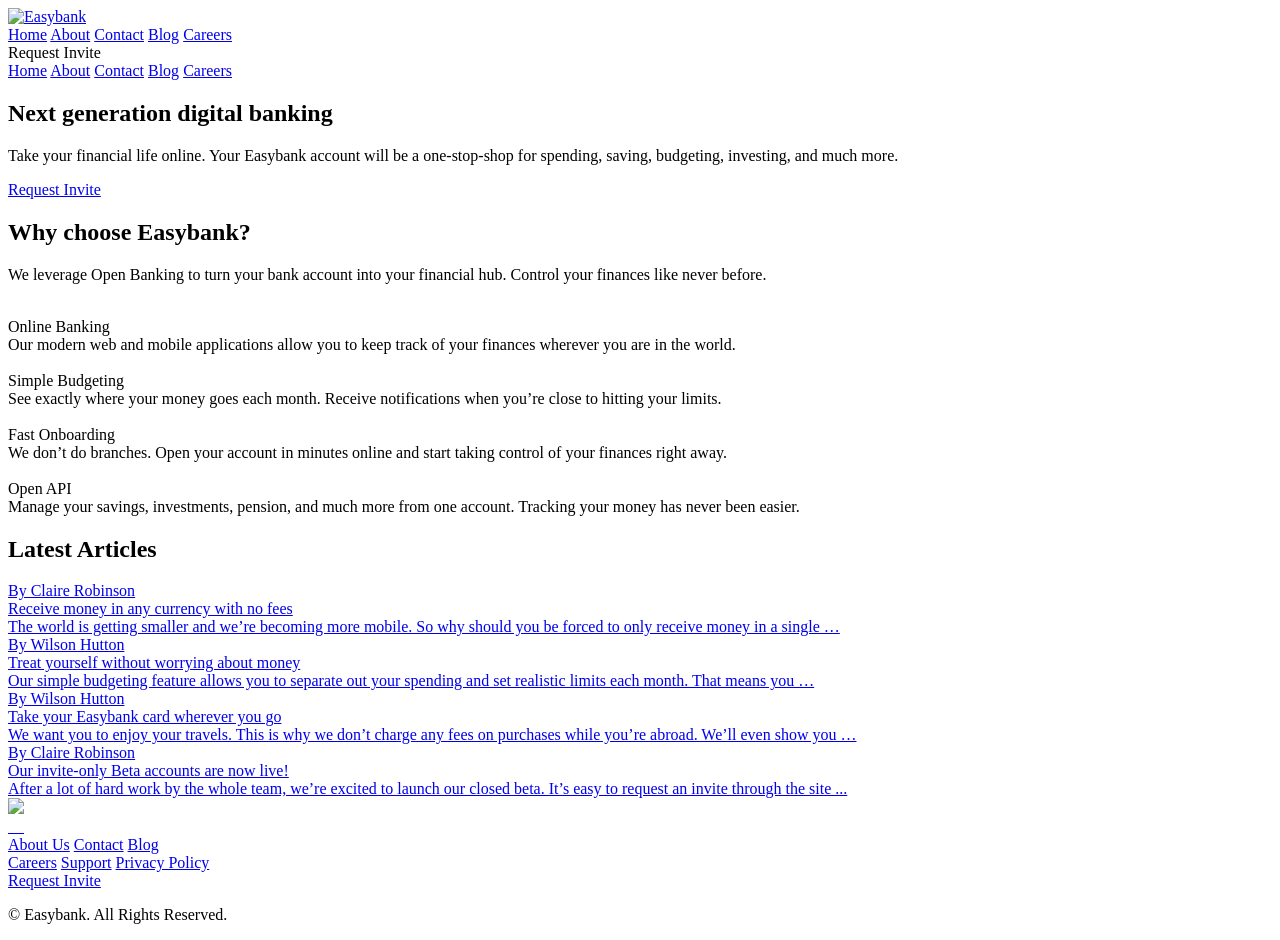
==== easybank_project_code/index.html @ 21e63bee "Add files via upload" ====
<!DOCTYPE html>
<html lang="en">
<head>
  <meta charset="UTF-8">
  <meta name="viewport" content="width=device-width, initial-scale=1.0"> <!-- displays site properly based on user's device -->

  <link rel="icon" type="image/png" sizes="32x32" href="./images/favicon-32x32.png">
  <link rel="preconnect" href="https://fonts.gstatic.com">
  <link href="https://fonts.googleapis.com/css2?family=Public+Sans:wght@300;400&display=swap" rel="stylesheet">
  <link rel="stylesheet" href="/app/scss/style.css">
  
  <title>Frontend Mentor | Easybank landing page</title>
</head>
<body>
  <header class="header">
    <div class="overlay"></div>
    <nav class=" container container--pall flex flex-jc-sb flex-ai-c ">
      <a href="/" class="header__logo">
        <img src="/images/logo.svg" alt="Easybank">
      </a>

      <a id="btnHamburger" href="#" class="header__toggle hide-for-desktop">
      <span></span>
      <span></span>
      <span></span>  
    </a>
    <div class="header__links hide-for-mobile">
      <a href="#">Home</a>
      <a href="#">About</a>
      <a href="#">Contact</a>
      <a href="#">Blog</a>
      <a href="#">Careers</a>
    </div>
    <a class=" button hide-for-mobile">Request Invite</a>
    </nav>

<div class="header__menu">
  <a href="#">Home</a>
  <a href="#">About</a>
  <a href="#">Contact</a>
  <a href="#">Blog</a>
  <a href="#">Careers</a>
</div>
  </header>

 <section class="hero">
   <div class="container">
    <div class="hero__image">

    </div>
    <div class="hero__text container--pall">
     <h1> Next generation digital banking</h1>
     <p>
       Take your financial life online. Your Easybank account will be a one-stop-shop 
   for spending, saving, budgeting, investing, and much more.
     </p>
     <a href="#" class="button button--lb">Request Invite</a>
    </div>
   </div>
 
 </section>
 <section class="feature">
   <div class="feature__content container container--pall">
    <div class="feature__intro">
      <h2>Why choose Easybank?</h2>
      <p>We leverage Open Banking to turn your bank account into your financial hub. Control 
       your finances like never before.
     </p>
     </div>
  <div class="feature__grid">
    <div class="feature__item">
      <div class="feature__icon">
        <img src="/images/icon-online.svg" alt="">
      </div>
      <div class="feature__title">
        Online Banking
      </div>
      <div class="feature__description"></div>
      Our modern web and mobile applications allow you to keep track of your finances 
      wherever you are in the world.
    </div>
    <div class="feature__item">
      <div class="feature__icon">
        <img src="/images/icon-budgeting.svg" alt="">
      </div>
      <div class="feature__title">
        
    Simple Budgeting
      </div>
      <div class="feature__description"></div>
     
    See exactly where your money goes each month. Receive notifications when you’re 
    close to hitting your limits.
    </div>
    <div class="feature__item">
      <div class="feature__icon">
        <img src="/images/icon-onboarding.svg" alt="">
      </div>
      <div class="feature__title">
        Fast Onboarding
      </div>
      <div class="feature__description"></div>
        
    We don’t do branches. Open your account in minutes online and start taking control 
    of your finances right away.
    </div>
    <div class="feature__item">
      <div class="feature__icon">
        <img src="/images/icon-api.svg" alt="">
      </div>
      <div class="feature__title">
       
    Open API
      </div>
      <div class="feature__description"></div>
      
    Manage your savings, investments, pension, and much more from one account. Tracking 
    your money has never been easier.
  
    </div>
    </div>

   </div>
   

 </section>


<section class="articles">

 <div class="article__content container container--pall">
   <h2>Latest Articles</h2>

   <div class="article__grid">

     <a href="#" class="article__item">
       <div class="article__image" style="background-image: url(/images/image-currency.jpg) ;"></div>
       <div class="article__text">
         <div class="article__author">
          By Claire Robinson 
         </div>
        <div class="article__title"> 
            Receive money in any currency with no fees
        </div>
        <div class="article__description">
        The world is getting smaller and we’re becoming more mobile. So why should you be 
        forced to only receive money in a single …
        </div>
          
       </div>
     </a>
     <a href="#" class="article__item">
      <div class="article__image" style="background-image: url(/images/image-restaurant.jpg) ;"></div>
      <div class="article__text">
        <div class="article__author">
         
       By Wilson Hutton 
        </div>
       <div class="article__title"> 
           
        Treat yourself without worrying about money
       </div>
       <div class="article__description">
     
        Our simple budgeting feature allows you to separate out your spending and set 
        realistic limits each month. That means you …
       </div>
         
      </div>
    </a><a href="#" class="article__item">
      <div class="article__image" style="background-image: url(/images/image-plane.jpg) ;"></div>
      <div class="article__text">
        <div class="article__author">
          By Wilson Hutton
        </div>
       <div class="article__title"> 
        Take your Easybank card wherever you go
       </div>
       <div class="article__description">
        
        We want you to enjoy your travels. This is why we don’t charge any fees on purchases 
        while you’re abroad. We’ll even show you …
      
       </div>
         
      </div>
    </a>
    <a href="#" class="article__item">
      <div class="article__image" style="background-image: url(/images/image-confetti.jpg) ;"></div>
      <div class="article__text">
        <div class="article__author">
          By Claire Robinson
        </div>
       <div class="article__title"> 
           
  Our invite-only Beta accounts are now live!
       </div>
       <div class="article__description">
       
  After a lot of hard work by the whole team, we’re excited to launch our closed beta. 
  It’s easy to request an invite through the site ...
       </div>
         
      </div>
    </a>
   </div>
 </div>


</section>

<footer class="footerbg">
  <div class="footer container container--pt">
    <div class="footer__left">
      <div class="footer__logo">
        <a href="#">
          <img src="/images/logo dark.svg">
        </a>
      </div>
      <div class="footer__socials">
        <a href="#">
          <img src="/images/icon-facebook.svg" alt="">
        </a>
        <a href="#">
          <img src="/images/icon-youtube.svg" alt="">
        </a>
        <a href="#">
          <img src="/images/icon-twitter.svg" alt="">
        </a>
        <a href="#">
          <img src="/images/icon-pinterest.svg" alt="">
        </a>
        <a href="#">
          <img src="/images/icon-instagram.svg" alt="">
        </a>
      </div>
    </div>
  
    <div class="footer__mid">
      <a href="#">About Us</a>
      <a href="#">Contact</a>
      <a href="#">Blog</a>
    </div>
  
    <div class="footer__mid">
      <a href="#">Careers</a>
      <a href="#">Support</a>
      <a href="#">Privacy Policy</a>
    </div>
    
  
    <div class="footer__right">
      <a href="#" class="button">Request Invite</a>
      <p>© Easybank. All Rights Reserved.</p>
    </div>
  </div>
</footer>

  <script src="/app/js/script.js"></script>
</body>
</html>
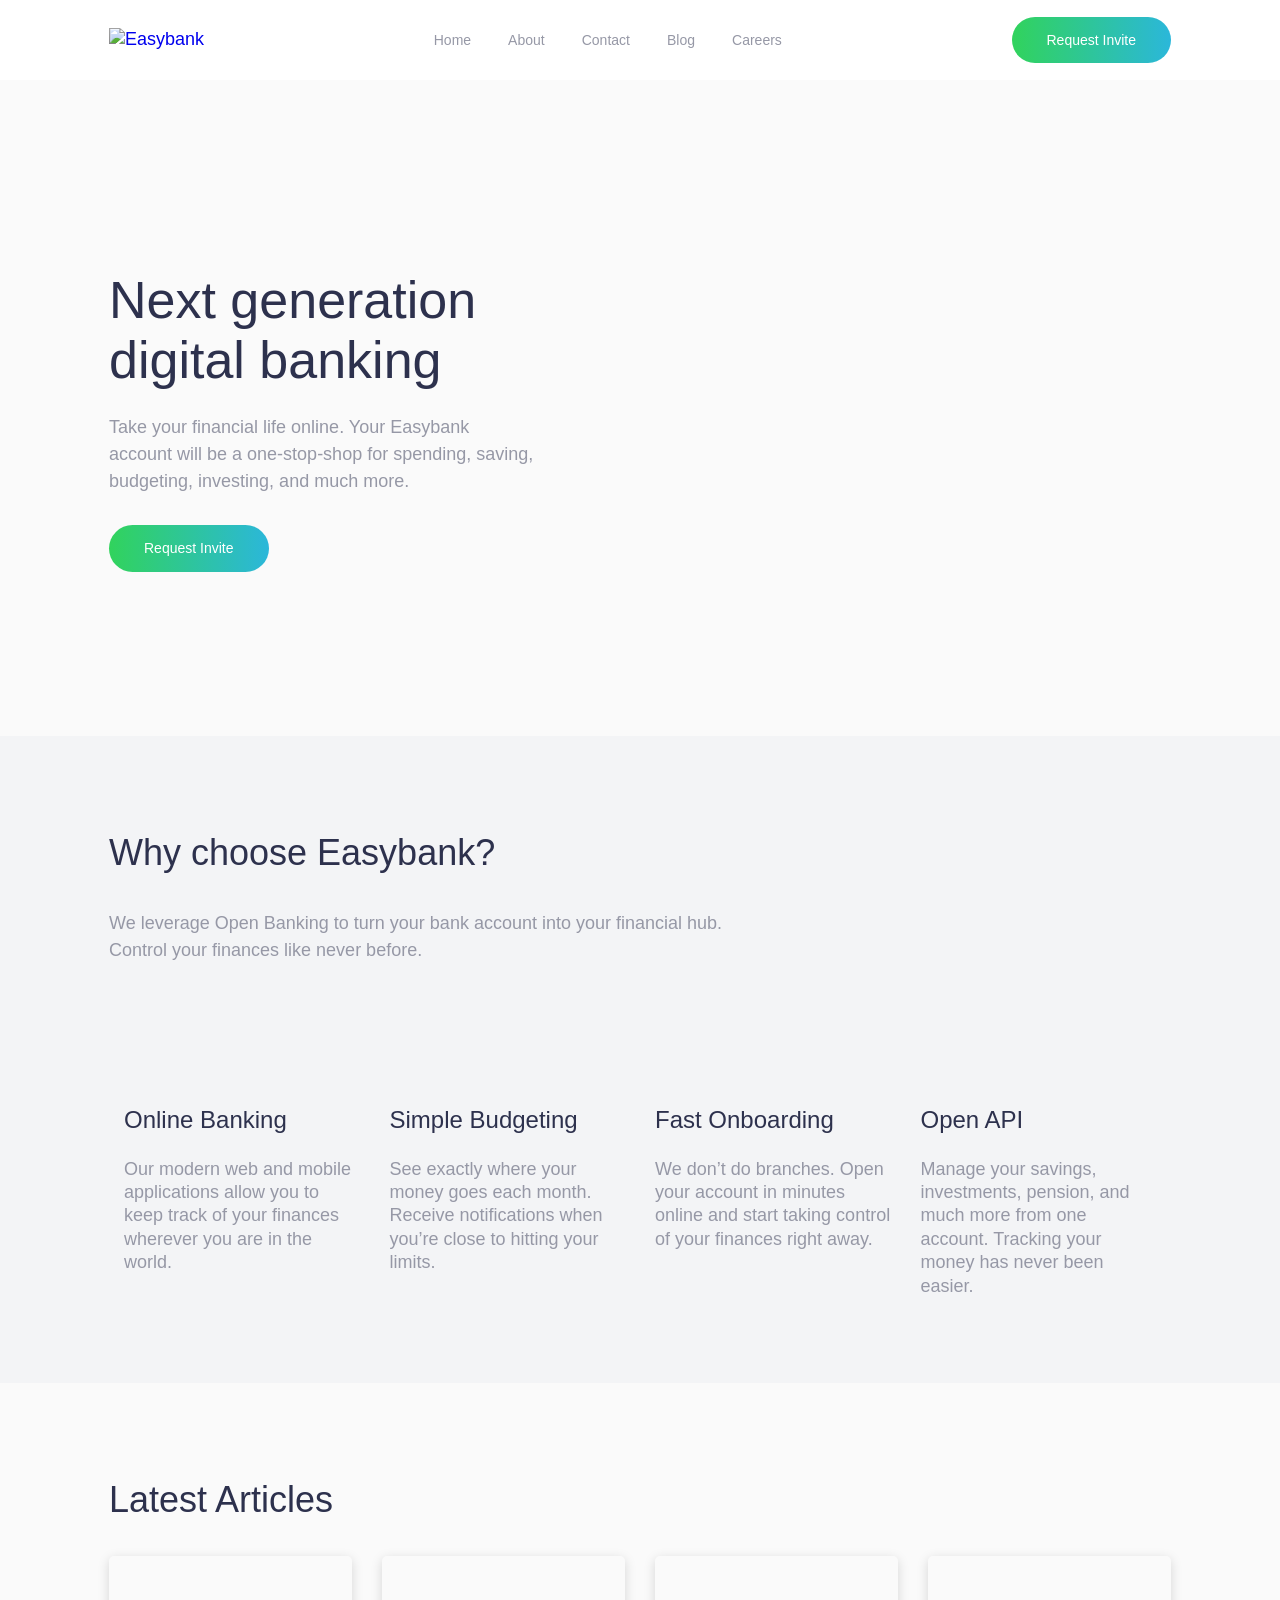
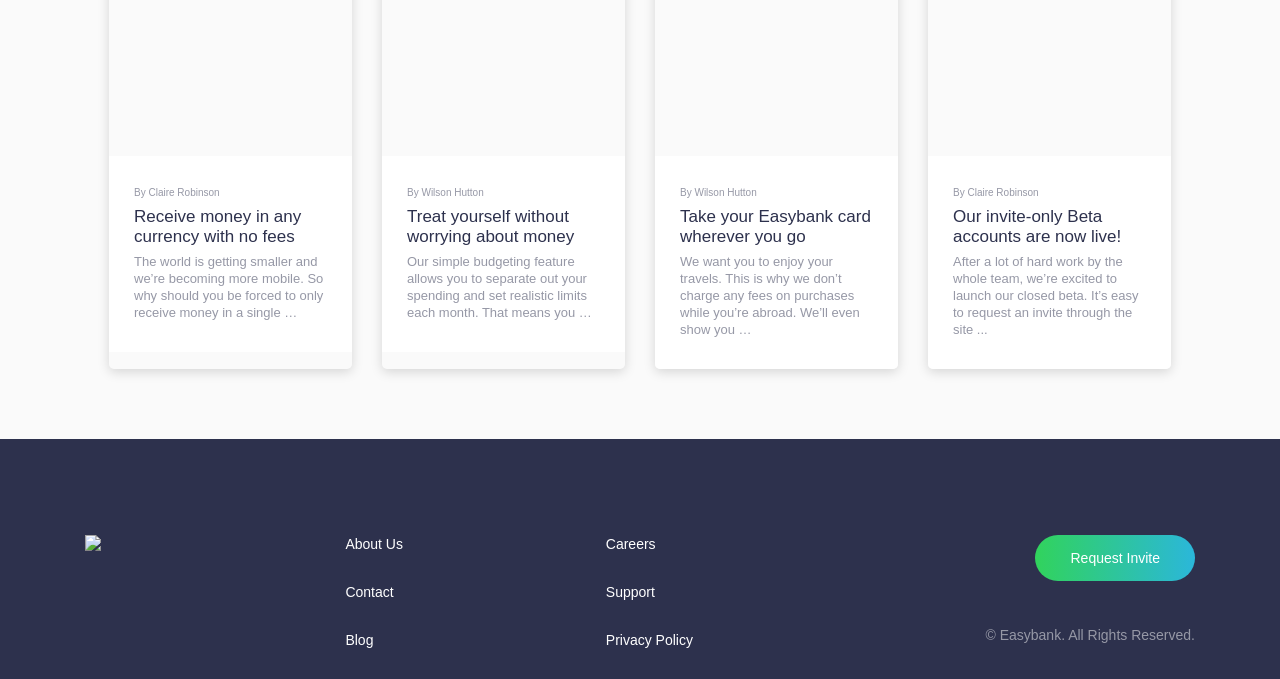
==== commit 1efd7099: "Update index.html" ====
--- a/easybank_project_code/index.html
+++ b/easybank_project_code/index.html
@@ -7,7 +7,7 @@
   <link rel="icon" type="image/png" sizes="32x32" href="./images/favicon-32x32.png">
   <link rel="preconnect" href="https://fonts.gstatic.com">
   <link href="https://fonts.googleapis.com/css2?family=Public+Sans:wght@300;400&display=swap" rel="stylesheet">
-  <link rel="stylesheet" href="/app/scss/style.css">
+  <link rel="stylesheet" href="app/scss/style.css">
   
   <title>Frontend Mentor | Easybank landing page</title>
 </head>
@@ -256,6 +256,6 @@
   </div>
 </footer>
 
-  <script src="/app/js/script.js"></script>
+  <script src="app/js/script.js"></script>
 </body>
-</html>+</html>
--- a/easybank_project_code/app/scss/style.css
+++ b/easybank_project_code/app/scss/style.css
@@ -0,0 +1,680 @@
+html {
+  font-size: 100%;
+  -webkit-box-sizing: border-box;
+          box-sizing: border-box;
+}
+
+*,
+*::before,
+*::after {
+  -webkit-box-sizing: inherit;
+          box-sizing: inherit;
+}
+
+body {
+  overflow-x: hidden;
+  font-family: "Public Sans", sans-serif;
+  margin: 0;
+  padding: 0;
+  line-height: 1.3;
+  font-size: 1.125rem;
+  color: #9698a6;
+  font-weight: 300;
+}
+
+@media (min-width: 64em) {
+  body {
+    font-size: 1.125rem;
+  }
+}
+
+body.noscroll {
+  overflow: hidden;
+}
+
+h1,
+h2,
+h3 {
+  margin-top: 0px;
+  font-weight: 300;
+  font-size: 2.2125rem;
+  line-height: 1.15;
+  color: #2d314d;
+}
+
+h1 {
+  margin-bottom: 1.5rem;
+}
+
+@media (min-width: 64em) {
+  h1 {
+    font-size: 3.25rem;
+  }
+}
+
+h2 {
+  font-size: 1.875rem;
+  margin-bottom: 1.5625rem;
+}
+
+@media (min-width: 64em) {
+  h2 {
+    font-size: 2.25rem;
+    margin-bottom: 2.25rem;
+  }
+}
+
+p {
+  margin-bottom: 1.875rem;
+  font-weight: 300;
+  font-size: 0.875rem;
+  line-height: 1.5;
+}
+
+@media (min-width: 64em) {
+  p {
+    font-size: 1.125rem;
+  }
+}
+
+a,
+a:visited,
+a:hover {
+  text-decoration: none;
+}
+
+.container {
+  max-width: 69.375rem;
+  margin: 0 auto;
+}
+
+.container--pall {
+  padding-top: 4.375rem;
+  padding-bottom: 4.375rem;
+  padding-right: 1.5rem;
+  padding-left: 1.5rem;
+}
+
+@media (min-width: 64em) {
+  .container--pall {
+    padding-top: 6rem;
+  }
+}
+
+.container--py {
+  padding-top: 4.375rem;
+  padding-bottom: 4.375rem;
+}
+
+.container--px {
+  padding-right: 1.5rem;
+  padding-left: 1.5rem;
+}
+
+.container--pt {
+  padding-top: 4.375rem;
+}
+
+@media (min-width: 64em) {
+  .container--pt {
+    padding-top: 6rem;
+  }
+}
+
+.container--pr {
+  padding-right: 1.5rem;
+}
+
+.container--pb {
+  padding-bottom: 4.375rem;
+}
+
+@media (min-width: 64em) {
+  .container--pb {
+    padding-bottom: 6rem;
+  }
+}
+
+.container--pl {
+  padding-left: 1.5rem;
+}
+
+.flex {
+  display: -webkit-box;
+  display: -ms-flexbox;
+  display: flex;
+}
+
+.flex-jc-sb {
+  -webkit-box-pack: justify;
+      -ms-flex-pack: justify;
+          justify-content: space-between;
+}
+
+.flex-jc-c {
+  -webkit-box-pack: center;
+      -ms-flex-pack: center;
+          justify-content: center;
+}
+
+.flex-ai-c {
+  -webkit-box-align: center;
+      -ms-flex-align: center;
+          align-items: center;
+}
+
+@media (max-width: 63.9375em) {
+  .hide-for-mobile {
+    display: none;
+  }
+}
+
+@media (min-width: 64em) {
+  .hide-for-desktop {
+    display: none;
+  }
+}
+
+button,
+.button {
+  padding: 0.875rem 2.1875rem;
+  border-radius: 50px;
+  cursor: pointer;
+  border: none;
+  color: white;
+  font-weight: 400;
+  font-size: 0.875rem;
+  background: -webkit-gradient(linear, left top, right top, from(#31d35c), to(#2bb7da));
+  background: linear-gradient(to right, #31d35c, #2bb7da);
+  color: white;
+  -webkit-transition: opacity 300ms ease-in-out;
+  transition: opacity 300ms ease-in-out;
+}
+
+button:hover,
+.button:hover {
+  opacity: 0.85;
+}
+
+button--lb,
+.button--lb {
+  display: inline-block;
+}
+
+.header.open .overlay {
+  opacity: 1;
+  visibility: visible;
+  -webkit-transition: opacity 300ms ease-in-out;
+  transition: opacity 300ms ease-in-out;
+  z-index: 1;
+}
+
+.header.open .header__menu {
+  opacity: 1;
+  visibility: visible;
+  -webkit-transition: opacity 300ms ease-in-out;
+  transition: opacity 300ms ease-in-out;
+  z-index: 1;
+}
+
+.header.open .header__toggle span:first-child {
+  -webkit-transform: rotate(45deg);
+          transform: rotate(45deg);
+}
+
+.header.open .header__toggle span:nth-child(2) {
+  opacity: 0;
+}
+
+.header.open .header__toggle span:last-child {
+  -webkit-transform: rotate(-45deg);
+          transform: rotate(-45deg);
+}
+
+.header .overlay {
+  position: fixed;
+  top: 0;
+  bottom: 0;
+  right: 0;
+  left: 0;
+  opacity: 0;
+  visibility: hidden;
+  -webkit-transition: opacity 300ms ease-in-out;
+  transition: opacity 300ms ease-in-out;
+  background-image: -webkit-gradient(linear, left top, left bottom, from(#2d314d), to(transparent));
+  background-image: linear-gradient(#2d314d, transparent);
+}
+
+.header nav {
+  padding-top: 1.065rem;
+  padding-bottom: 1.065rem;
+  background-color: white;
+  position: relative;
+  z-index: 2;
+}
+
+.header__logo img {
+  width: 8.8125rem;
+  height: 1.375rem;
+}
+
+.header__toggle span {
+  display: block;
+  width: 26px;
+  height: 2px;
+  background-color: #2d314d;
+  -webkit-transform-origin: 3px 1px;
+          transform-origin: 3px 1px;
+  -webkit-transition: all 300ms ease-in-out;
+  transition: all 300ms ease-in-out;
+}
+
+.header__toggle span:not(:last-child) {
+  margin-bottom: 5px;
+}
+
+.header__menu {
+  background: white;
+  margin-top: 1.5rem;
+  padding: 1.625rem;
+  border-radius: 5px;
+  position: absolute;
+  width: 90%;
+  left: 50%;
+  -webkit-transform: translateX(-50%);
+          transform: translateX(-50%);
+  opacity: 0;
+  visibility: hidden;
+  -webkit-transition: opacity 300ms ease-in-out;
+  transition: opacity 300ms ease-in-out;
+}
+
+.header__menu a {
+  display: block;
+  padding: 0.625rem;
+  color: #2d314d;
+  text-align: center;
+}
+
+.header__menu a:hover {
+  color: #31d35c;
+}
+
+.header__links a {
+  font-size: 0.875rem;
+  color: #9698a6;
+  -webkit-transition: color 300ms ease-in-out;
+  transition: color 300ms ease-in-out;
+  position: relative;
+}
+
+.header__links a:not(:last-child) {
+  margin-right: 32px;
+}
+
+.header__links a::before {
+  content: "";
+  display: block;
+  position: absolute;
+  height: 5px;
+  background: -webkit-gradient(linear, left top, right top, from(#31d35c), to(#2bb7da));
+  background: linear-gradient(to right, #31d35c, #2bb7da);
+  opacity: 0;
+  left: 0;
+  right: 0;
+  bottom: -30px;
+  border-radius: 50px;
+}
+
+.header__links a:hover {
+  color: #2d314d;
+}
+
+.header__links a:hover::before {
+  opacity: 1;
+  -webkit-transition: opacity 300ms ease-in-out;
+  transition: opacity 300ms ease-in-out;
+}
+
+.hero {
+  background-color: #fafafa;
+}
+
+@media (min-width: 64em) {
+  .hero .container {
+    display: -webkit-box;
+    display: -ms-flexbox;
+    display: flex;
+    -webkit-box-align: center;
+        -ms-flex-align: center;
+            align-items: center;
+    -ms-flex-wrap: wrap;
+        flex-wrap: wrap;
+  }
+}
+
+.hero__image {
+  position: relative;
+  background-image: url("/images/bg-intro-mobile.svg");
+  background-size: cover;
+  background-repeat: no-repeat;
+  background-position: center center;
+  min-height: 17.5rem;
+  max-width: 100%;
+}
+
+@media (min-width: 64em) {
+  .hero__image {
+    -webkit-box-flex: 3;
+        -ms-flex: 3;
+            flex: 3;
+    -webkit-box-ordinal-group: 3;
+        -ms-flex-order: 2;
+            order: 2;
+    height: 41rem;
+    background-image: none;
+  }
+}
+
+@media (min-width: 40em) {
+  .hero__image {
+    min-height: 25rem;
+    background-position: center 60%;
+  }
+}
+
+.hero__image::before {
+  content: "";
+  position: absolute;
+  height: 100%;
+  width: 100%;
+  background-size: 93%;
+  background-repeat: no-repeat;
+  background-position: left center;
+}
+
+@media (min-width: 64em) {
+  .hero__image::before {
+    background-image: url("/images/bg-intro-desktop.svg");
+    width: 150%;
+    background-size: 125%;
+    background-position: -1% 77%;
+  }
+}
+
+.hero__image::after {
+  content: "";
+  position: absolute;
+  height: 100%;
+  width: 100%;
+  background-image: url("/images/image-mockups.png");
+  background-size: 93%;
+  background-repeat: no-repeat;
+  background-position: center bottom;
+}
+
+@media (min-width: 40em) {
+  .hero__image::after {
+    background-size: 52%;
+  }
+}
+
+@media (min-width: 64em) {
+  .hero__image::after {
+    width: 120%;
+    height: 122%;
+    background-size: 94%;
+    background-repeat: no-repeat;
+    background-position: center 150%;
+    left: 22%;
+    background-size: 93%;
+  }
+}
+
+.hero__text {
+  text-align: center;
+}
+
+@media (min-width: 64em) {
+  .hero__text {
+    -webkit-box-flex: 2;
+        -ms-flex: 2;
+            flex: 2;
+    -webkit-box-ordinal-group: 2;
+        -ms-flex-order: 1;
+            order: 1;
+    text-align: left;
+  }
+}
+
+.feature {
+  background-color: #f3f4f6;
+  text-align: center;
+}
+
+@media (min-width: 40em) {
+  .feature {
+    text-align: left;
+  }
+}
+
+.feature__intro {
+  margin-bottom: 3.75rem;
+}
+
+@media (min-width: 64em) {
+  .feature__intro {
+    width: 60%;
+  }
+}
+
+@media (min-width: 40em) {
+  .feature__grid {
+    display: -webkit-box;
+    display: -ms-flexbox;
+    display: flex;
+    -ms-flex-wrap: wrap;
+        flex-wrap: wrap;
+  }
+}
+
+.feature__item {
+  padding: 0.9375rem;
+}
+
+@media (min-width: 40em) {
+  .feature__item {
+    -webkit-box-flex: 0;
+        -ms-flex: 0 0 50%;
+            flex: 0 0 50%;
+  }
+}
+
+@media (min-width: 64em) {
+  .feature__item {
+    -webkit-box-flex: 1;
+        -ms-flex: 1;
+            flex: 1;
+  }
+}
+
+.feature__icon {
+  margin-bottom: 1.875rem;
+}
+
+@media (min-width: 64em) {
+  .feature__icon {
+    margin-bottom: 2.75rem;
+  }
+}
+
+.feature__title {
+  font-size: 1.25rem;
+  font-weight: 300;
+  line-height: 1.15;
+  color: #2d314d;
+  margin-bottom: 1rem;
+}
+
+@media (min-width: 64em) {
+  .feature__title {
+    font-size: 1.5rem;
+    margin-bottom: 1.5rem;
+  }
+}
+
+.feature__description {
+  font-size: 0.875rem;
+  line-height: 1.5;
+}
+
+.articles {
+  background-color: #fafafa;
+}
+
+.article__grid {
+  display: -ms-grid;
+  display: grid;
+  gap: 1.875rem;
+  -ms-grid-columns: 1fr;
+      grid-template-columns: 1fr;
+}
+
+@media (min-width: 40em) {
+  .article__grid {
+    -ms-grid-columns: (1fr)[2];
+        grid-template-columns: repeat(2, 1fr);
+  }
+}
+
+@media (min-width: 64em) {
+  .article__grid {
+    -ms-grid-columns: (1fr)[4];
+        grid-template-columns: repeat(4, 1fr);
+  }
+}
+
+.article__item {
+  border-radius: 0.3125rem;
+  overflow: hidden;
+  -webkit-box-shadow: 0px 3px 12px rgba(0, 0, 0, 0.15);
+          box-shadow: 0px 3px 12px rgba(0, 0, 0, 0.15);
+  -webkit-transition: all 150ms ease-in-out;
+  transition: all 150ms ease-in-out;
+}
+
+.article__item:hover {
+  -webkit-transform: scale(1.05);
+          transform: scale(1.05);
+}
+
+.article__image {
+  height: 12.5rem;
+  background-size: cover;
+  background-repeat: off;
+  background-position-x: center center;
+}
+
+.article__text {
+  background-color: white;
+  padding: 1.875rem 1.875rem 2.5rem 1.875rem;
+  color: #9698a6;
+}
+
+@media (min-width: 40em) {
+  .article__text {
+    padding: 1.875rem 1.5625rem;
+  }
+}
+
+.article__author {
+  font-size: 0.625rem;
+  margin-bottom: 0.5rem;
+}
+
+.article__title {
+  color: #2d314d;
+  font-size: 1.0625rem;
+  line-height: 1.15;
+  margin-bottom: 0.5rem;
+}
+
+.article__description {
+  font-size: 0.8125rem;
+}
+
+footer {
+  background-color: #2d314d;
+  color: white;
+  text-align: center;
+}
+
+@media (min-width: 64em) {
+  .footer {
+    display: -ms-grid;
+    display: grid;
+    -ms-grid-columns: (1fr)[3] 2fr;
+        grid-template-columns: repeat(3, 1fr) 2fr;
+    gap: 6rem;
+    font-size: 0.875rem;
+  }
+}
+
+@media (min-width: 64em) {
+  .footer__logo {
+    text-align: left;
+  }
+}
+
+.footer__logo img {
+  margin-bottom: 1.875rem;
+}
+
+@media (min-width: 64em) {
+  .footer__socials {
+    text-align: left;
+  }
+}
+
+.footer__socials a {
+  display: inline-block;
+  margin-bottom: 1.875rem;
+  color: white;
+}
+
+.footer__socials a:not(:last-child) {
+  margin-right: 12px;
+}
+
+@media (min-width: 64em) {
+  .footer__mid {
+    text-align: left;
+  }
+}
+
+.footer__mid a {
+  display: block;
+  margin-bottom: 1.875rem;
+  color: white;
+}
+
+.footer__mid a:hover {
+  color: #31d35c;
+}
+
+@media (min-width: 64em) {
+  .footer__right {
+    text-align: right;
+  }
+}
+
+.footer__right a.button {
+  display: inline-block;
+  margin-bottom: 1.875rem;
+}
+
+.footer__right p {
+  color: #9698a6;
+  font-size: 0.875rem;
+}
+/*# sourceMappingURL=style.css.map */
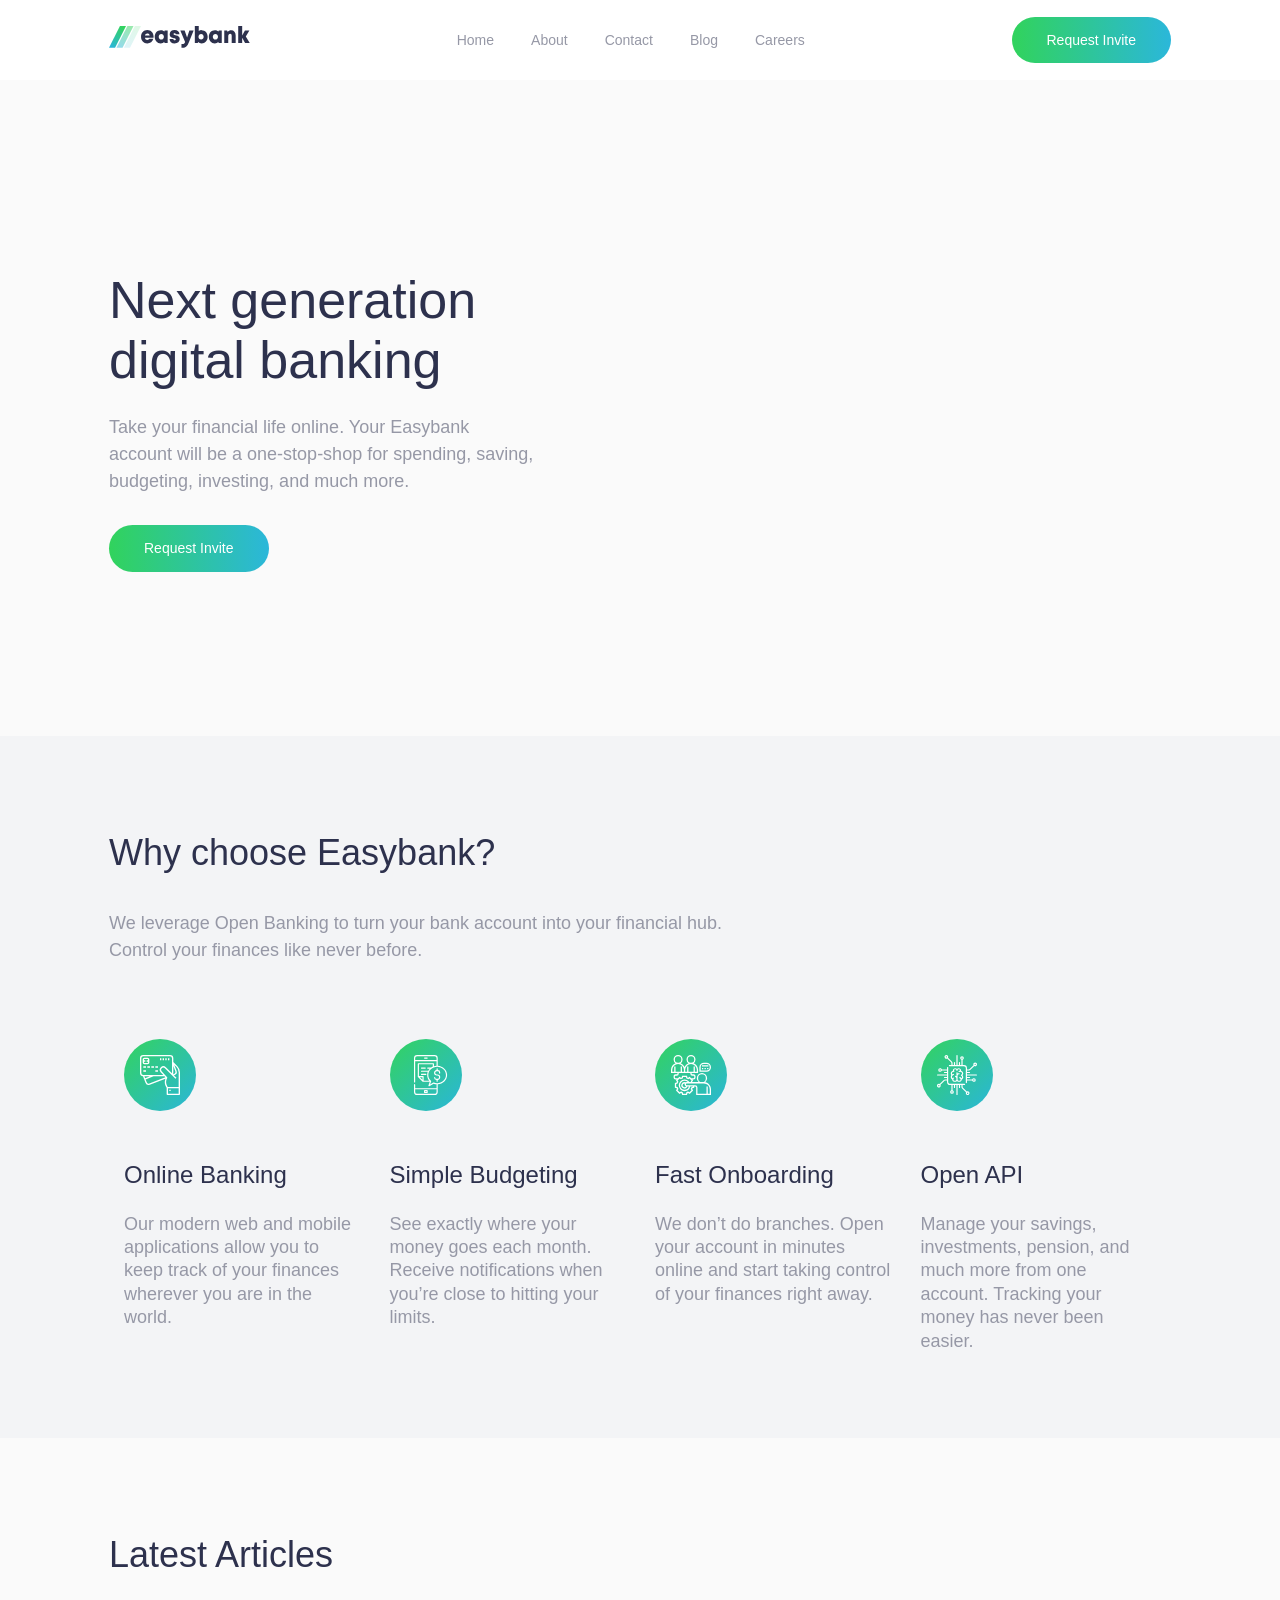
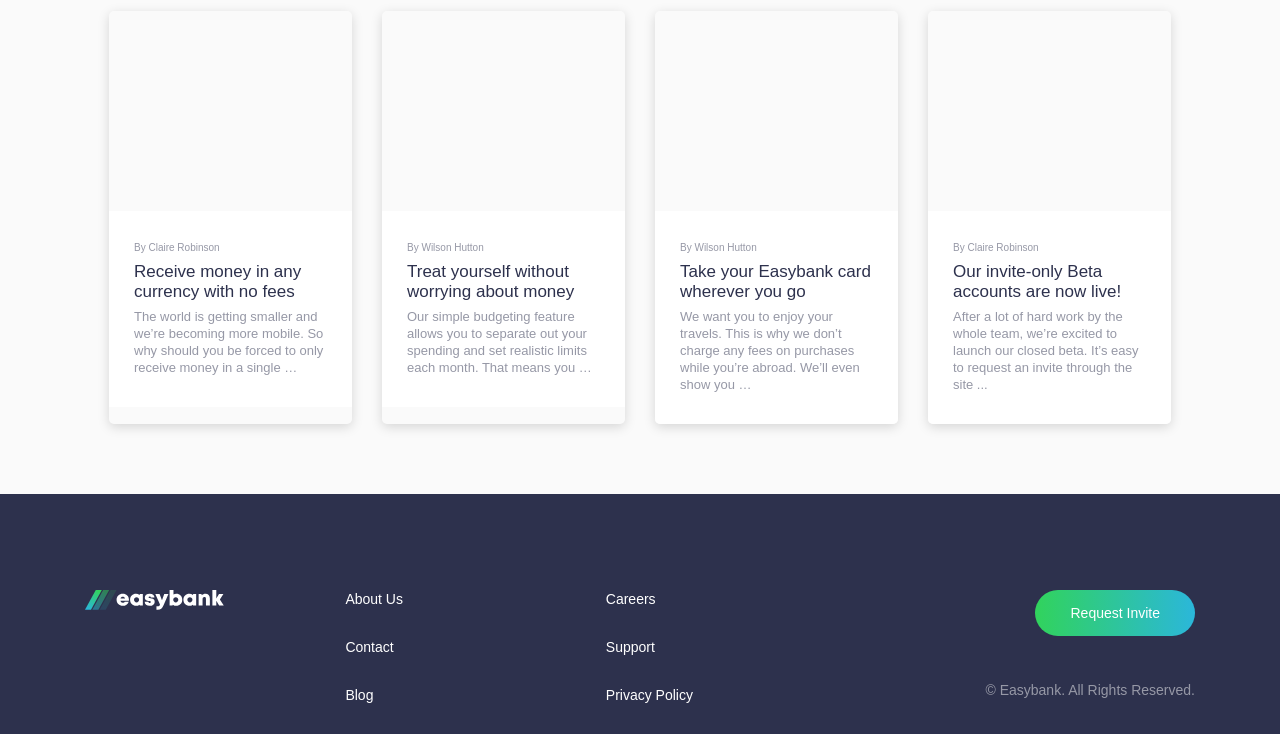
==== commit c2c60b2d: "Update index.html" ====
--- a/easybank_project_code/index.html
+++ b/easybank_project_code/index.html
@@ -16,7 +16,7 @@
     <div class="overlay"></div>
     <nav class=" container container--pall flex flex-jc-sb flex-ai-c ">
       <a href="/" class="header__logo">
-        <img src="/images/logo.svg" alt="Easybank">
+        <img src="images/logo.svg" alt="Easybank">
       </a>
 
       <a id="btnHamburger" href="#" class="header__toggle hide-for-desktop">
@@ -70,7 +70,7 @@
   <div class="feature__grid">
     <div class="feature__item">
       <div class="feature__icon">
-        <img src="/images/icon-online.svg" alt="">
+        <img src="images/icon-online.svg" alt="">
       </div>
       <div class="feature__title">
         Online Banking
@@ -81,7 +81,7 @@
     </div>
     <div class="feature__item">
       <div class="feature__icon">
-        <img src="/images/icon-budgeting.svg" alt="">
+        <img src="images/icon-budgeting.svg" alt="">
       </div>
       <div class="feature__title">
         
@@ -94,7 +94,7 @@
     </div>
     <div class="feature__item">
       <div class="feature__icon">
-        <img src="/images/icon-onboarding.svg" alt="">
+        <img src="images/icon-onboarding.svg" alt="">
       </div>
       <div class="feature__title">
         Fast Onboarding
@@ -106,7 +106,7 @@
     </div>
     <div class="feature__item">
       <div class="feature__icon">
-        <img src="/images/icon-api.svg" alt="">
+        <img src="images/icon-api.svg" alt="">
       </div>
       <div class="feature__title">
        
@@ -214,7 +214,7 @@
     <div class="footer__left">
       <div class="footer__logo">
         <a href="#">
-          <img src="/images/logo dark.svg">
+          <img src="images/logo dark.svg">
         </a>
       </div>
       <div class="footer__socials">
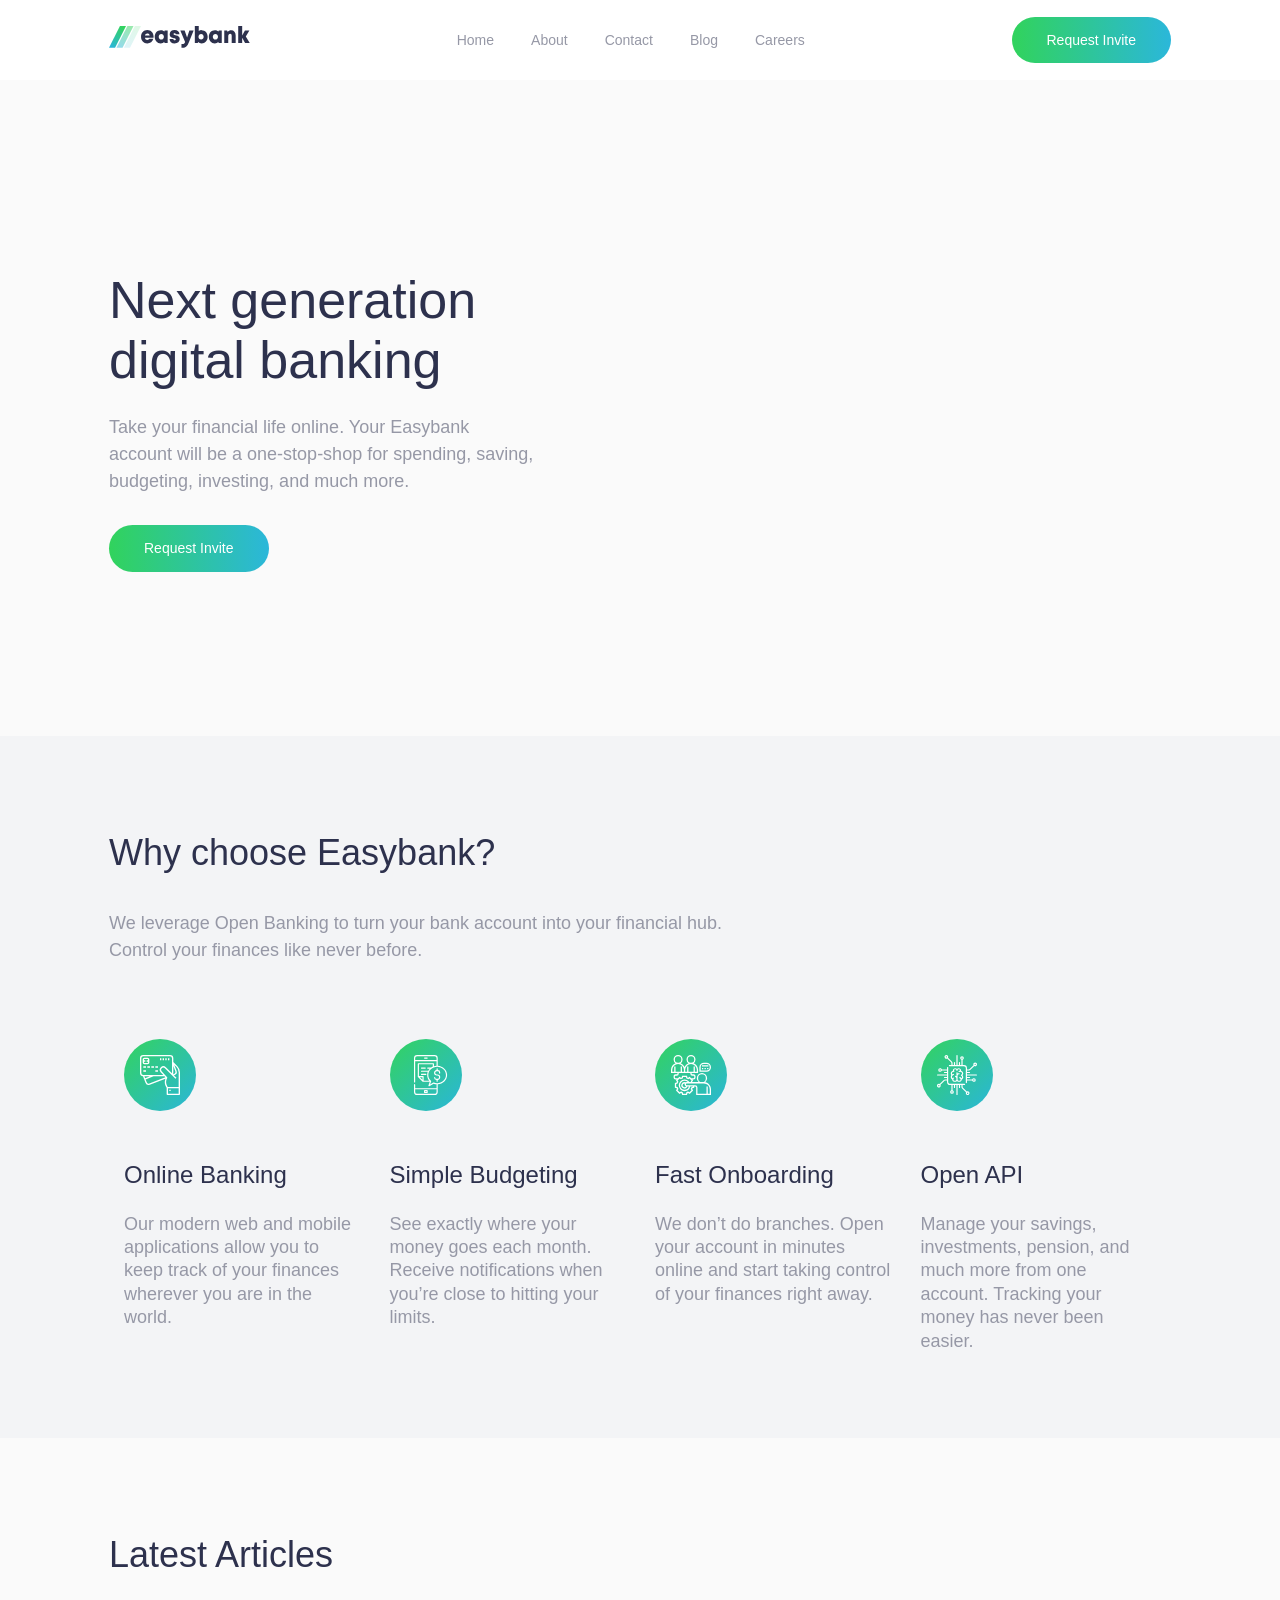
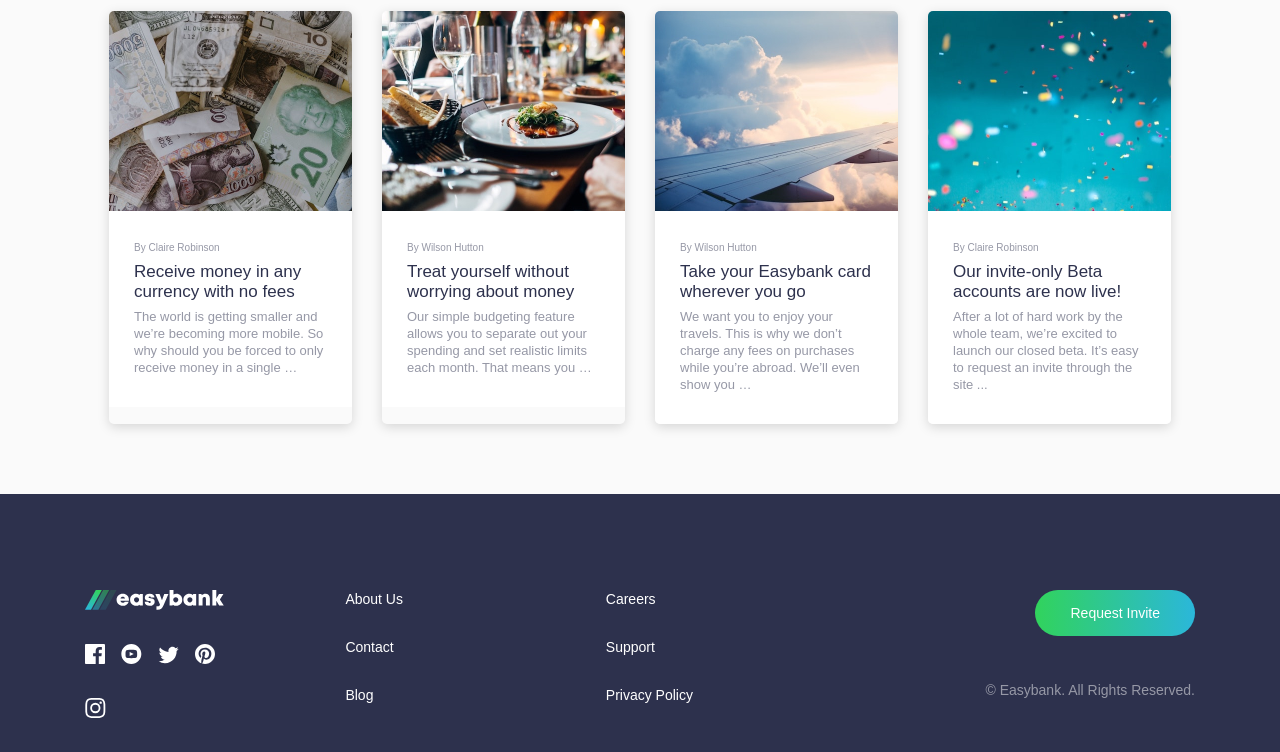
==== commit 1152e976: "Update index.html" ====
--- a/easybank_project_code/index.html
+++ b/easybank_project_code/index.html
@@ -134,7 +134,7 @@
    <div class="article__grid">
 
      <a href="#" class="article__item">
-       <div class="article__image" style="background-image: url(/images/image-currency.jpg) ;"></div>
+       <div class="article__image" style="background-image: url(images/image-currency.jpg) ;"></div>
        <div class="article__text">
          <div class="article__author">
           By Claire Robinson 
@@ -150,7 +150,7 @@
        </div>
      </a>
      <a href="#" class="article__item">
-      <div class="article__image" style="background-image: url(/images/image-restaurant.jpg) ;"></div>
+      <div class="article__image" style="background-image: url(images/image-restaurant.jpg) ;"></div>
       <div class="article__text">
         <div class="article__author">
          
@@ -168,7 +168,7 @@
          
       </div>
     </a><a href="#" class="article__item">
-      <div class="article__image" style="background-image: url(/images/image-plane.jpg) ;"></div>
+      <div class="article__image" style="background-image: url(images/image-plane.jpg) ;"></div>
       <div class="article__text">
         <div class="article__author">
           By Wilson Hutton
@@ -186,7 +186,7 @@
       </div>
     </a>
     <a href="#" class="article__item">
-      <div class="article__image" style="background-image: url(/images/image-confetti.jpg) ;"></div>
+      <div class="article__image" style="background-image: url(images/image-confetti.jpg) ;"></div>
       <div class="article__text">
         <div class="article__author">
           By Claire Robinson
@@ -219,19 +219,19 @@
       </div>
       <div class="footer__socials">
         <a href="#">
-          <img src="/images/icon-facebook.svg" alt="">
-        </a>
-        <a href="#">
-          <img src="/images/icon-youtube.svg" alt="">
-        </a>
-        <a href="#">
-          <img src="/images/icon-twitter.svg" alt="">
-        </a>
-        <a href="#">
-          <img src="/images/icon-pinterest.svg" alt="">
-        </a>
-        <a href="#">
-          <img src="/images/icon-instagram.svg" alt="">
+          <img src="images/icon-facebook.svg" alt="">
+        </a>
+        <a href="#">
+          <img src="images/icon-youtube.svg" alt="">
+        </a>
+        <a href="#">
+          <img src="images/icon-twitter.svg" alt="">
+        </a>
+        <a href="#">
+          <img src="images/icon-pinterest.svg" alt="">
+        </a>
+        <a href="#">
+          <img src="images/icon-instagram.svg" alt="">
         </a>
       </div>
     </div>
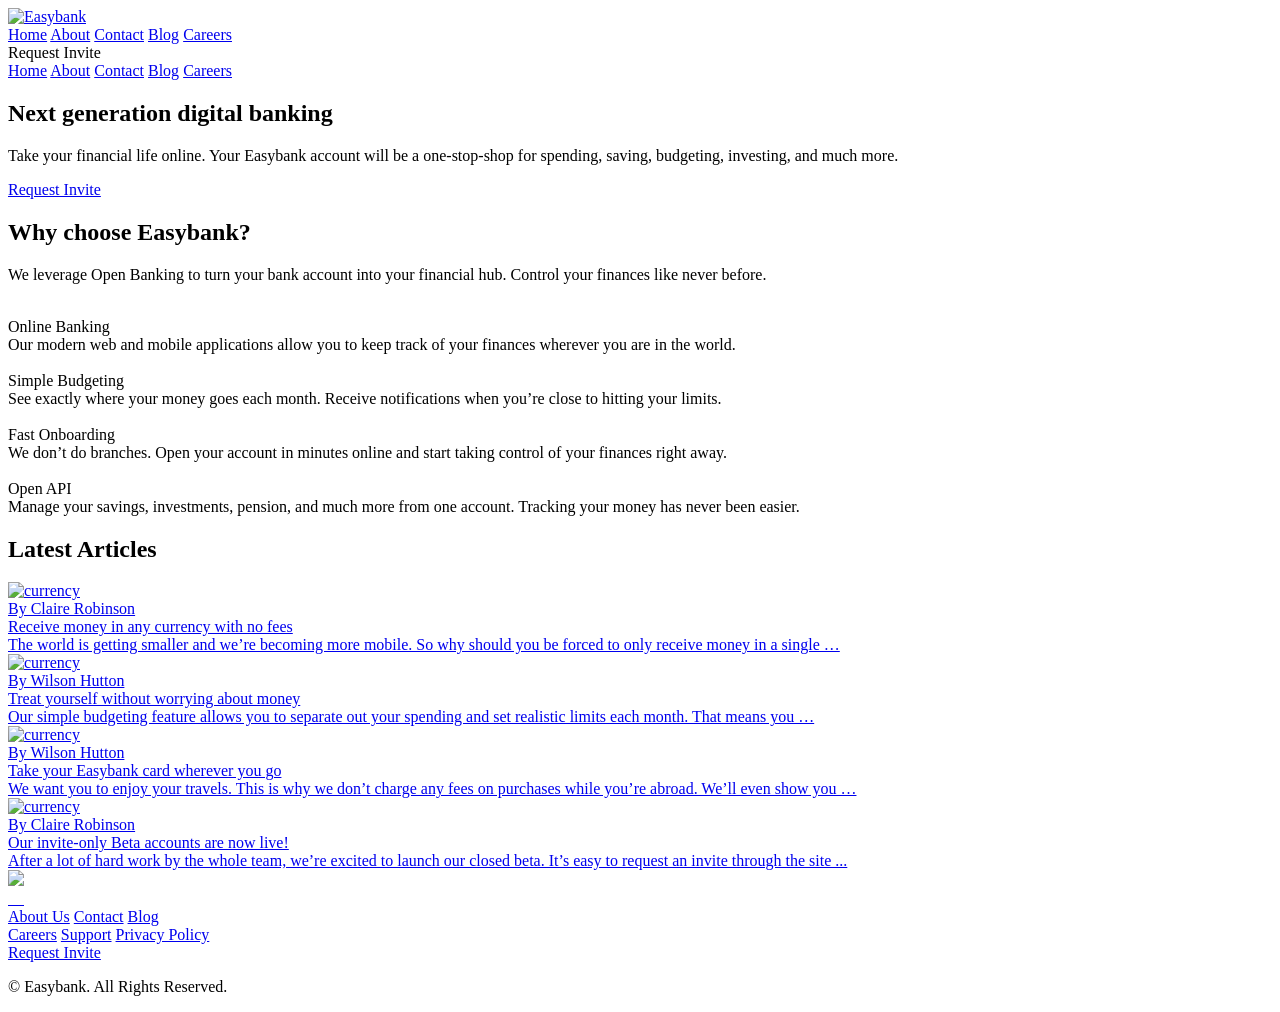
==== commit d6393e23: "button update" ====
--- a/easybank_project_code/index.html
+++ b/easybank_project_code/index.html
@@ -1,261 +1,273 @@
 <!DOCTYPE html>
 <html lang="en">
+
 <head>
   <meta charset="UTF-8">
-  <meta name="viewport" content="width=device-width, initial-scale=1.0"> <!-- displays site properly based on user's device -->
+  <meta name="viewport" content="width=device-width, initial-scale=1.0">
+  <!-- displays site properly based on user's device -->
 
   <link rel="icon" type="image/png" sizes="32x32" href="./images/favicon-32x32.png">
   <link rel="preconnect" href="https://fonts.gstatic.com">
   <link href="https://fonts.googleapis.com/css2?family=Public+Sans:wght@300;400&display=swap" rel="stylesheet">
-  <link rel="stylesheet" href="app/scss/style.css">
-  
+  <link rel="stylesheet" href="/app/scss/style.css">
+
   <title>Frontend Mentor | Easybank landing page</title>
 </head>
+
 <body>
   <header class="header">
     <div class="overlay"></div>
-    <nav class=" container container--pall flex flex-jc-sb flex-ai-c ">
+    <nav class=" container flex flex-jc-sb flex-ai-c ">
       <a href="/" class="header__logo">
-        <img src="images/logo.svg" alt="Easybank">
+        <img src="/images/logo.svg" alt="Easybank">
       </a>
 
       <a id="btnHamburger" href="#" class="header__toggle hide-for-desktop">
-      <span></span>
-      <span></span>
-      <span></span>  
-    </a>
-    <div class="header__links hide-for-mobile">
+        <span></span>
+        <span></span>
+        <span></span>
+      </a>
+      <div class="header__links hide-for-mobile">
+        <a href="#">Home</a>
+        <a href="#">About</a>
+        <a href="#">Contact</a>
+        <a href="#">Blog</a>
+        <a href="#">Careers</a>
+      </div>
+      <a class=" button hide-for-mobile">Request Invite</a>
+    </nav>
+
+    <div class="header__menu">
       <a href="#">Home</a>
       <a href="#">About</a>
       <a href="#">Contact</a>
       <a href="#">Blog</a>
       <a href="#">Careers</a>
     </div>
-    <a class=" button hide-for-mobile">Request Invite</a>
-    </nav>
-
-<div class="header__menu">
-  <a href="#">Home</a>
-  <a href="#">About</a>
-  <a href="#">Contact</a>
-  <a href="#">Blog</a>
-  <a href="#">Careers</a>
-</div>
   </header>
 
- <section class="hero">
-   <div class="container">
-    <div class="hero__image">
-
-    </div>
-    <div class="hero__text container--pall">
-     <h1> Next generation digital banking</h1>
-     <p>
-       Take your financial life online. Your Easybank account will be a one-stop-shop 
-   for spending, saving, budgeting, investing, and much more.
-     </p>
-     <a href="#" class="button button--lb">Request Invite</a>
-    </div>
-   </div>
- 
- </section>
- <section class="feature">
-   <div class="feature__content container container--pall">
-    <div class="feature__intro">
-      <h2>Why choose Easybank?</h2>
-      <p>We leverage Open Banking to turn your bank account into your financial hub. Control 
-       your finances like never before.
-     </p>
-     </div>
-  <div class="feature__grid">
-    <div class="feature__item">
-      <div class="feature__icon">
-        <img src="images/icon-online.svg" alt="">
-      </div>
-      <div class="feature__title">
-        Online Banking
-      </div>
-      <div class="feature__description"></div>
-      Our modern web and mobile applications allow you to keep track of your finances 
-      wherever you are in the world.
-    </div>
-    <div class="feature__item">
-      <div class="feature__icon">
-        <img src="images/icon-budgeting.svg" alt="">
-      </div>
-      <div class="feature__title">
-        
-    Simple Budgeting
-      </div>
-      <div class="feature__description"></div>
-     
-    See exactly where your money goes each month. Receive notifications when you’re 
-    close to hitting your limits.
-    </div>
-    <div class="feature__item">
-      <div class="feature__icon">
-        <img src="images/icon-onboarding.svg" alt="">
-      </div>
-      <div class="feature__title">
-        Fast Onboarding
-      </div>
-      <div class="feature__description"></div>
-        
-    We don’t do branches. Open your account in minutes online and start taking control 
-    of your finances right away.
-    </div>
-    <div class="feature__item">
-      <div class="feature__icon">
-        <img src="images/icon-api.svg" alt="">
-      </div>
-      <div class="feature__title">
-       
-    Open API
-      </div>
-      <div class="feature__description"></div>
-      
-    Manage your savings, investments, pension, and much more from one account. Tracking 
-    your money has never been easier.
-  
-    </div>
-    </div>
-
-   </div>
-   
-
- </section>
-
-
-<section class="articles">
-
- <div class="article__content container container--pall">
-   <h2>Latest Articles</h2>
-
-   <div class="article__grid">
-
-     <a href="#" class="article__item">
-       <div class="article__image" style="background-image: url(images/image-currency.jpg) ;"></div>
-       <div class="article__text">
-         <div class="article__author">
-          By Claire Robinson 
-         </div>
-        <div class="article__title"> 
-            Receive money in any currency with no fees
-        </div>
-        <div class="article__description">
-        The world is getting smaller and we’re becoming more mobile. So why should you be 
-        forced to only receive money in a single …
-        </div>
-          
-       </div>
-     </a>
-     <a href="#" class="article__item">
-      <div class="article__image" style="background-image: url(images/image-restaurant.jpg) ;"></div>
-      <div class="article__text">
-        <div class="article__author">
-         
-       By Wilson Hutton 
-        </div>
-       <div class="article__title"> 
-           
-        Treat yourself without worrying about money
-       </div>
-       <div class="article__description">
-     
-        Our simple budgeting feature allows you to separate out your spending and set 
-        realistic limits each month. That means you …
-       </div>
-         
-      </div>
-    </a><a href="#" class="article__item">
-      <div class="article__image" style="background-image: url(images/image-plane.jpg) ;"></div>
-      <div class="article__text">
-        <div class="article__author">
-          By Wilson Hutton
-        </div>
-       <div class="article__title"> 
-        Take your Easybank card wherever you go
-       </div>
-       <div class="article__description">
-        
-        We want you to enjoy your travels. This is why we don’t charge any fees on purchases 
-        while you’re abroad. We’ll even show you …
-      
-       </div>
-         
-      </div>
-    </a>
-    <a href="#" class="article__item">
-      <div class="article__image" style="background-image: url(images/image-confetti.jpg) ;"></div>
-      <div class="article__text">
-        <div class="article__author">
-          By Claire Robinson
-        </div>
-       <div class="article__title"> 
-           
-  Our invite-only Beta accounts are now live!
-       </div>
-       <div class="article__description">
-       
-  After a lot of hard work by the whole team, we’re excited to launch our closed beta. 
-  It’s easy to request an invite through the site ...
-       </div>
-         
-      </div>
-    </a>
-   </div>
- </div>
-
-
-</section>
-
-<footer class="footerbg">
-  <div class="footer container container--pt">
-    <div class="footer__left">
-      <div class="footer__logo">
-        <a href="#">
-          <img src="images/logo dark.svg">
-        </a>
-      </div>
-      <div class="footer__socials">
-        <a href="#">
-          <img src="images/icon-facebook.svg" alt="">
-        </a>
-        <a href="#">
-          <img src="images/icon-youtube.svg" alt="">
-        </a>
-        <a href="#">
-          <img src="images/icon-twitter.svg" alt="">
-        </a>
-        <a href="#">
-          <img src="images/icon-pinterest.svg" alt="">
-        </a>
-        <a href="#">
-          <img src="images/icon-instagram.svg" alt="">
-        </a>
-      </div>
-    </div>
-  
-    <div class="footer__mid">
-      <a href="#">About Us</a>
-      <a href="#">Contact</a>
-      <a href="#">Blog</a>
-    </div>
-  
-    <div class="footer__mid">
-      <a href="#">Careers</a>
-      <a href="#">Support</a>
-      <a href="#">Privacy Policy</a>
-    </div>
-    
-  
-    <div class="footer__right">
-      <a href="#" class="button">Request Invite</a>
-      <p>© Easybank. All Rights Reserved.</p>
-    </div>
-  </div>
-</footer>
-
-  <script src="app/js/script.js"></script>
+  <section class="hero">
+    <div class="container">
+      <div class="hero__image">
+
+      </div>
+      <div class="hero__text container--pall">
+        <h1> Next generation digital banking</h1>
+        <p>
+          Take your financial life online. Your Easybank account will be a one-stop-shop
+          for spending, saving, budgeting, investing, and much more.
+        </p>
+        <a href="#" class="button button--lb">Request Invite</a>
+      </div>
+    </div>
+
+  </section>
+  <section class="feature">
+    <div class="feature__content container container--pall">
+      <div class="feature__intro">
+        <h2>Why choose Easybank?</h2>
+        <p>We leverage Open Banking to turn your bank account into your financial hub. Control
+          your finances like never before.
+        </p>
+      </div>
+      <div class="feature__grid">
+        <div class="feature__item">
+          <div class="feature__icon">
+            <img src="/images/icon-online.svg" alt="">
+          </div>
+          <div class="feature__title">
+            Online Banking
+          </div>
+          <div class="feature__description"></div>
+          Our modern web and mobile applications allow you to keep track of your finances
+          wherever you are in the world.
+        </div>
+        <div class="feature__item">
+          <div class="feature__icon">
+            <img src="/images/icon-budgeting.svg" alt="">
+          </div>
+          <div class="feature__title">
+
+            Simple Budgeting
+          </div>
+          <div class="feature__description"></div>
+
+          See exactly where your money goes each month. Receive notifications when you’re
+          close to hitting your limits.
+        </div>
+        <div class="feature__item">
+          <div class="feature__icon">
+            <img src="/images/icon-onboarding.svg" alt="">
+          </div>
+          <div class="feature__title">
+            Fast Onboarding
+          </div>
+          <div class="feature__description"></div>
+
+          We don’t do branches. Open your account in minutes online and start taking control
+          of your finances right away.
+        </div>
+        <div class="feature__item">
+          <div class="feature__icon">
+            <img src="/images/icon-api.svg" alt="">
+          </div>
+          <div class="feature__title">
+
+            Open API
+          </div>
+          <div class="feature__description"></div>
+
+          Manage your savings, investments, pension, and much more from one account. Tracking
+          your money has never been easier.
+
+        </div>
+      </div>
+
+    </div>
+
+
+  </section>
+
+
+  <section class="articles">
+
+    <div class="article__content container container--pall">
+      <h2>Latest Articles</h2>
+      <div class="article__grid">
+
+        <a href="#" class="article__item">
+          <div class="article__image">
+            <img src="/images/image-currency.jpg" alt="currency">
+          </div>
+          <div class="article__text">
+            <div class="article__author">
+              By Claire Robinson
+            </div>
+            <div class="article__title">
+              Receive money in any currency with no fees
+            </div>
+            <div class="article__description">
+              The world is getting smaller and we’re becoming more mobile. So why should you be
+              forced to only receive money in a single …
+            </div>
+
+          </div>
+        </a>
+        <a href="#" class="article__item">
+          <div class="article__image">
+            <img src="/images/image-restaurant.jpg" alt="currency">
+          </div>
+          <div class="article__text">
+            <div class="article__author">
+
+              By Wilson Hutton
+            </div>
+            <div class="article__title">
+
+              Treat yourself without worrying about money
+            </div>
+            <div class="article__description">
+
+              Our simple budgeting feature allows you to separate out your spending and set
+              realistic limits each month. That means you …
+            </div>
+
+          </div>
+        </a>
+        <a href="#" class="article__item">
+          <div class="article__image">
+            <img src="/images/image-plane.jpg" alt="currency">
+          </div>
+          <div class="article__text">
+            <div class="article__author">
+              By Wilson Hutton
+            </div>
+            <div class="article__title">
+              Take your Easybank card wherever you go
+            </div>
+            <div class="article__description">
+
+              We want you to enjoy your travels. This is why we don’t charge any fees on purchases
+              while you’re abroad. We’ll even show you …
+
+            </div>
+
+          </div>
+        </a>
+        <a href="#" class="article__item">
+          <div class="article__image">
+            <img src="/images/image-confetti.jpg" alt="currency">
+          </div>
+          <div class="article__text">
+            <div class="article__author">
+              By Claire Robinson
+            </div>
+            <div class="article__title">
+
+              Our invite-only Beta accounts are now live!
+            </div>
+            <div class="article__description">
+
+              After a lot of hard work by the whole team, we’re excited to launch our closed beta.
+              It’s easy to request an invite through the site ...
+            </div>
+
+          </div>
+        </a>
+      </div>
+    </div>
+
+
+  </section>
+
+  <footer class="footerbg">
+    <div class="footer container container--pt">
+      <div class="footer__left">
+        <div class="footer__logo">
+          <a href="#">
+            <img src="/images/logo dark.svg">
+          </a>
+        </div>
+        <div class="footer__socials">
+          <a href="#">
+            <img src="/images/icon-facebook.svg" alt="">
+          </a>
+          <a href="#">
+            <img src="/images/icon-youtube.svg" alt="">
+          </a>
+          <a href="#">
+            <img src="/images/icon-twitter.svg" alt="">
+          </a>
+          <a href="#">
+            <img src="/images/icon-pinterest.svg" alt="">
+          </a>
+          <a href="#">
+            <img src="/images/icon-instagram.svg" alt="">
+          </a>
+        </div>
+      </div>
+
+      <div class="footer__mid">
+        <a href="#">About Us</a>
+        <a href="#">Contact</a>
+        <a href="#">Blog</a>
+      </div>
+
+      <div class="footer__mid">
+        <a href="#">Careers</a>
+        <a href="#">Support</a>
+        <a href="#">Privacy Policy</a>
+      </div>
+
+
+      <div class="footer__right">
+        <a href="#" class="button footer-cta">Request Invite</a>
+        <p>© Easybank. All Rights Reserved.</p>
+      </div>
+    </div>
+  </footer>
+
+  <script src="/app/js/script.js"></script>
 </body>
-</html>
+
+</html>
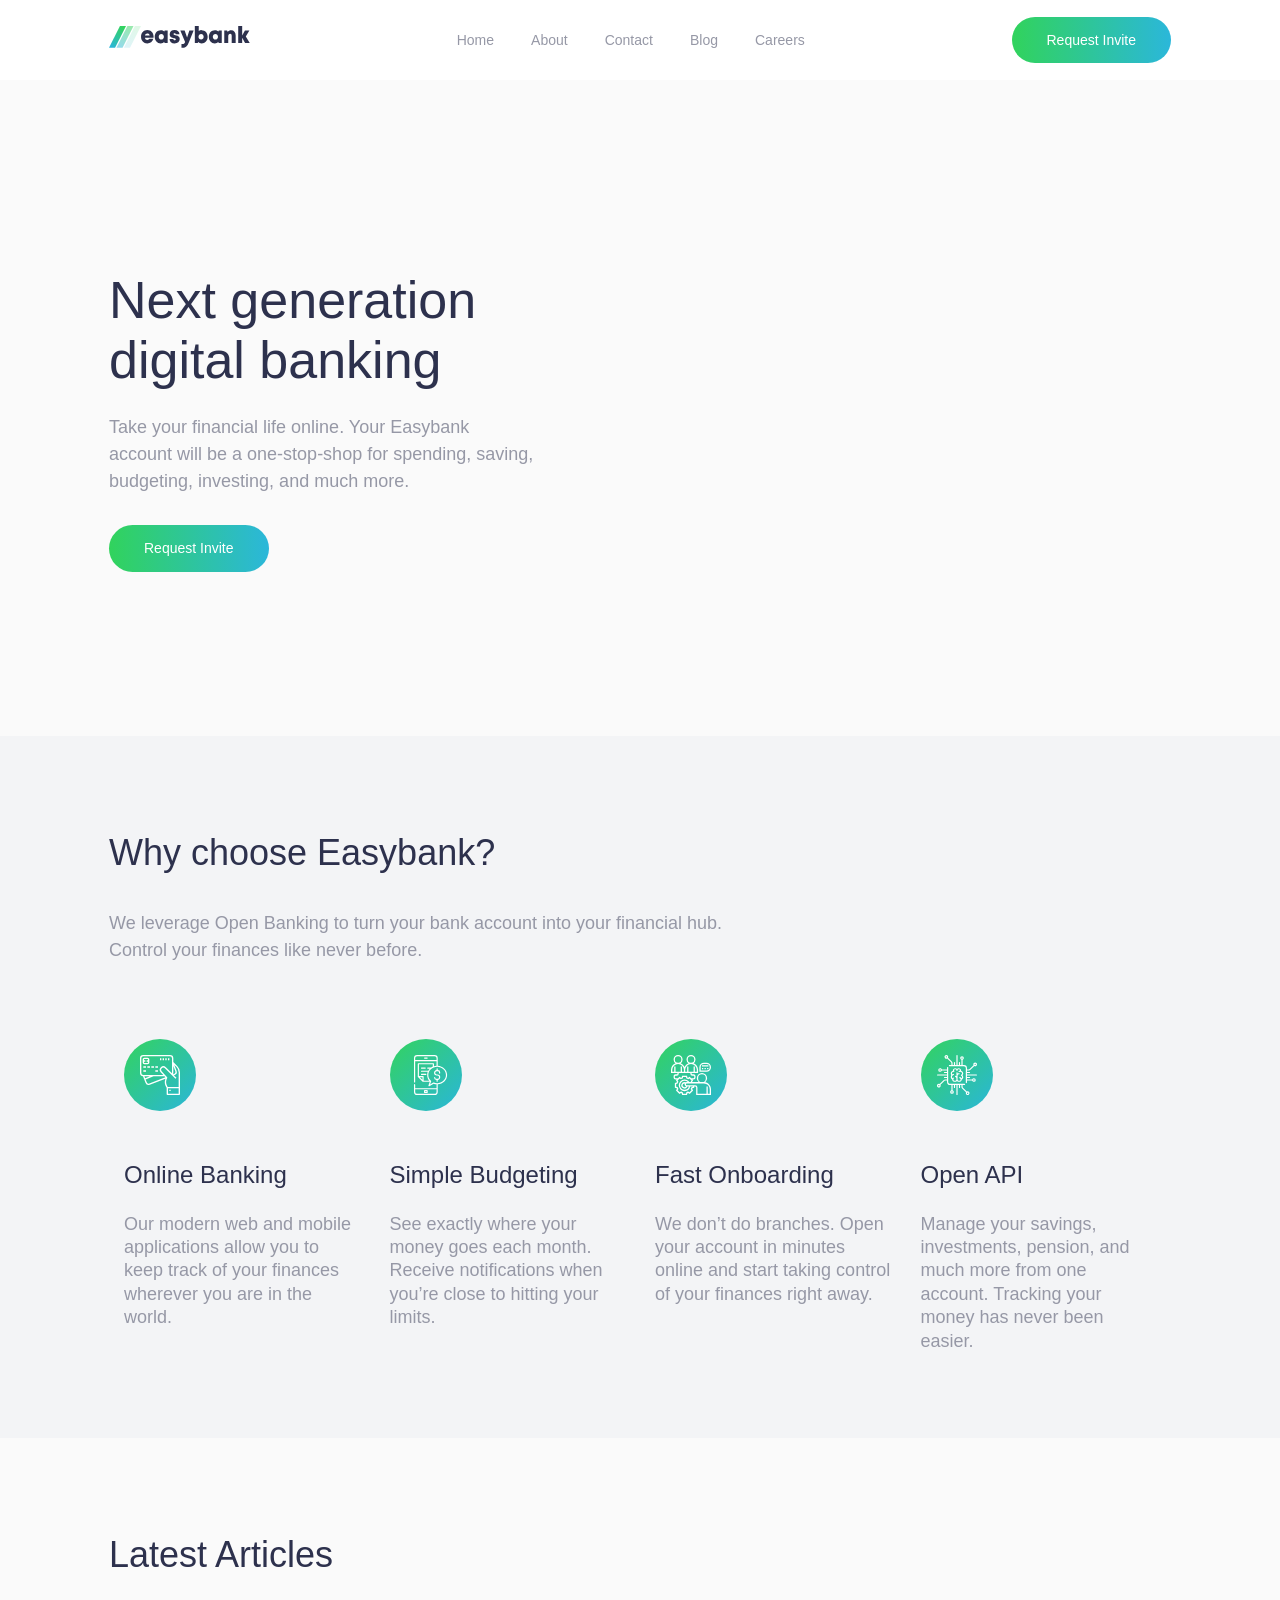
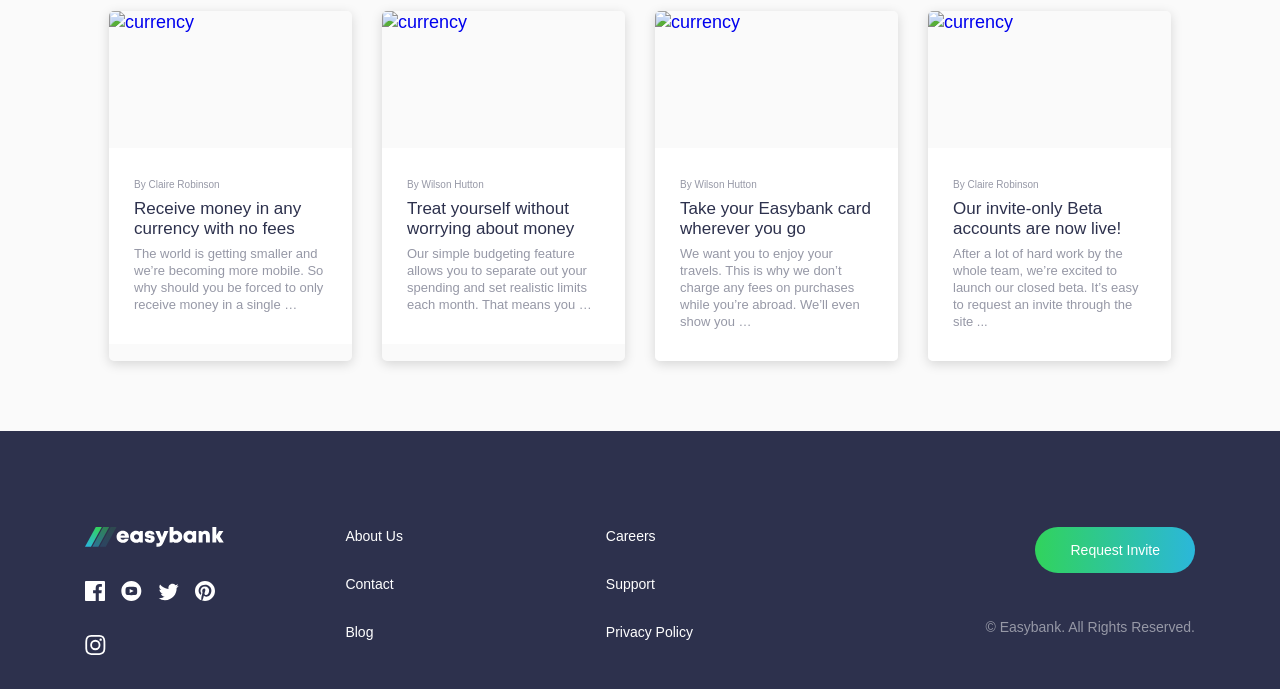
==== commit 647edc40: "html update" ====
--- a/easybank_project_code/index.html
+++ b/easybank_project_code/index.html
@@ -1,273 +1,268 @@
 <!DOCTYPE html>
 <html lang="en">
-
 <head>
   <meta charset="UTF-8">
-  <meta name="viewport" content="width=device-width, initial-scale=1.0">
-  <!-- displays site properly based on user's device -->
+  <meta name="viewport" content="width=device-width, initial-scale=1.0"> <!-- displays site properly based on user's device -->
 
   <link rel="icon" type="image/png" sizes="32x32" href="./images/favicon-32x32.png">
   <link rel="preconnect" href="https://fonts.gstatic.com">
   <link href="https://fonts.googleapis.com/css2?family=Public+Sans:wght@300;400&display=swap" rel="stylesheet">
-  <link rel="stylesheet" href="/app/scss/style.css">
-
+  <link rel="stylesheet" href="app/scss/style.css">
+  
   <title>Frontend Mentor | Easybank landing page</title>
 </head>
-
 <body>
   <header class="header">
     <div class="overlay"></div>
-    <nav class=" container flex flex-jc-sb flex-ai-c ">
+    <nav class=" container container--pall flex flex-jc-sb flex-ai-c ">
       <a href="/" class="header__logo">
-        <img src="/images/logo.svg" alt="Easybank">
+        <img src="images/logo.svg" alt="Easybank">
       </a>
 
       <a id="btnHamburger" href="#" class="header__toggle hide-for-desktop">
-        <span></span>
-        <span></span>
-        <span></span>
-      </a>
-      <div class="header__links hide-for-mobile">
-        <a href="#">Home</a>
-        <a href="#">About</a>
-        <a href="#">Contact</a>
-        <a href="#">Blog</a>
-        <a href="#">Careers</a>
-      </div>
-      <a class=" button hide-for-mobile">Request Invite</a>
-    </nav>
-
-    <div class="header__menu">
+      <span></span>
+      <span></span>
+      <span></span>  
+    </a>
+    <div class="header__links hide-for-mobile">
       <a href="#">Home</a>
       <a href="#">About</a>
       <a href="#">Contact</a>
       <a href="#">Blog</a>
       <a href="#">Careers</a>
     </div>
+    <a class=" button hide-for-mobile">Request Invite</a>
+    </nav>
+
+<div class="header__menu">
+  <a href="#">Home</a>
+  <a href="#">About</a>
+  <a href="#">Contact</a>
+  <a href="#">Blog</a>
+  <a href="#">Careers</a>
+</div>
   </header>
 
-  <section class="hero">
-    <div class="container">
-      <div class="hero__image">
-
-      </div>
-      <div class="hero__text container--pall">
-        <h1> Next generation digital banking</h1>
-        <p>
-          Take your financial life online. Your Easybank account will be a one-stop-shop
-          for spending, saving, budgeting, investing, and much more.
-        </p>
-        <a href="#" class="button button--lb">Request Invite</a>
-      </div>
-    </div>
-
-  </section>
-  <section class="feature">
-    <div class="feature__content container container--pall">
-      <div class="feature__intro">
-        <h2>Why choose Easybank?</h2>
-        <p>We leverage Open Banking to turn your bank account into your financial hub. Control
-          your finances like never before.
-        </p>
-      </div>
-      <div class="feature__grid">
-        <div class="feature__item">
-          <div class="feature__icon">
-            <img src="/images/icon-online.svg" alt="">
-          </div>
-          <div class="feature__title">
-            Online Banking
-          </div>
-          <div class="feature__description"></div>
-          Our modern web and mobile applications allow you to keep track of your finances
-          wherever you are in the world.
-        </div>
-        <div class="feature__item">
-          <div class="feature__icon">
-            <img src="/images/icon-budgeting.svg" alt="">
-          </div>
-          <div class="feature__title">
-
-            Simple Budgeting
-          </div>
-          <div class="feature__description"></div>
-
-          See exactly where your money goes each month. Receive notifications when you’re
-          close to hitting your limits.
-        </div>
-        <div class="feature__item">
-          <div class="feature__icon">
-            <img src="/images/icon-onboarding.svg" alt="">
-          </div>
-          <div class="feature__title">
-            Fast Onboarding
-          </div>
-          <div class="feature__description"></div>
-
-          We don’t do branches. Open your account in minutes online and start taking control
-          of your finances right away.
-        </div>
-        <div class="feature__item">
-          <div class="feature__icon">
-            <img src="/images/icon-api.svg" alt="">
-          </div>
-          <div class="feature__title">
-
-            Open API
-          </div>
-          <div class="feature__description"></div>
-
-          Manage your savings, investments, pension, and much more from one account. Tracking
-          your money has never been easier.
-
-        </div>
-      </div>
-
-    </div>
-
-
-  </section>
-
-
-  <section class="articles">
-
-    <div class="article__content container container--pall">
-      <h2>Latest Articles</h2>
-      <div class="article__grid">
-
-        <a href="#" class="article__item">
-          <div class="article__image">
-            <img src="/images/image-currency.jpg" alt="currency">
-          </div>
-          <div class="article__text">
-            <div class="article__author">
-              By Claire Robinson
-            </div>
-            <div class="article__title">
-              Receive money in any currency with no fees
-            </div>
-            <div class="article__description">
-              The world is getting smaller and we’re becoming more mobile. So why should you be
-              forced to only receive money in a single …
-            </div>
-
-          </div>
-        </a>
-        <a href="#" class="article__item">
-          <div class="article__image">
-            <img src="/images/image-restaurant.jpg" alt="currency">
-          </div>
-          <div class="article__text">
-            <div class="article__author">
-
-              By Wilson Hutton
-            </div>
-            <div class="article__title">
-
-              Treat yourself without worrying about money
-            </div>
-            <div class="article__description">
-
-              Our simple budgeting feature allows you to separate out your spending and set
-              realistic limits each month. That means you …
-            </div>
-
-          </div>
-        </a>
-        <a href="#" class="article__item">
-          <div class="article__image">
-            <img src="/images/image-plane.jpg" alt="currency">
-          </div>
-          <div class="article__text">
-            <div class="article__author">
-              By Wilson Hutton
-            </div>
-            <div class="article__title">
-              Take your Easybank card wherever you go
-            </div>
-            <div class="article__description">
-
-              We want you to enjoy your travels. This is why we don’t charge any fees on purchases
-              while you’re abroad. We’ll even show you …
-
-            </div>
-
-          </div>
-        </a>
-        <a href="#" class="article__item">
-          <div class="article__image">
-            <img src="/images/image-confetti.jpg" alt="currency">
-          </div>
-          <div class="article__text">
-            <div class="article__author">
-              By Claire Robinson
-            </div>
-            <div class="article__title">
-
-              Our invite-only Beta accounts are now live!
-            </div>
-            <div class="article__description">
-
-              After a lot of hard work by the whole team, we’re excited to launch our closed beta.
-              It’s easy to request an invite through the site ...
-            </div>
-
-          </div>
-        </a>
-      </div>
-    </div>
-
-
-  </section>
-
-  <footer class="footerbg">
-    <div class="footer container container--pt">
-      <div class="footer__left">
-        <div class="footer__logo">
-          <a href="#">
-            <img src="/images/logo dark.svg">
-          </a>
-        </div>
-        <div class="footer__socials">
-          <a href="#">
-            <img src="/images/icon-facebook.svg" alt="">
-          </a>
-          <a href="#">
-            <img src="/images/icon-youtube.svg" alt="">
-          </a>
-          <a href="#">
-            <img src="/images/icon-twitter.svg" alt="">
-          </a>
-          <a href="#">
-            <img src="/images/icon-pinterest.svg" alt="">
-          </a>
-          <a href="#">
-            <img src="/images/icon-instagram.svg" alt="">
-          </a>
-        </div>
-      </div>
-
-      <div class="footer__mid">
-        <a href="#">About Us</a>
-        <a href="#">Contact</a>
-        <a href="#">Blog</a>
-      </div>
-
-      <div class="footer__mid">
-        <a href="#">Careers</a>
-        <a href="#">Support</a>
-        <a href="#">Privacy Policy</a>
-      </div>
-
-
-      <div class="footer__right">
-        <a href="#" class="button footer-cta">Request Invite</a>
-        <p>© Easybank. All Rights Reserved.</p>
-      </div>
-    </div>
-  </footer>
-
-  <script src="/app/js/script.js"></script>
+ <section class="hero">
+   <div class="container">
+    <div class="hero__image">
+
+    </div>
+    <div class="hero__text container--pall">
+     <h1> Next generation digital banking</h1>
+     <p>
+       Take your financial life online. Your Easybank account will be a one-stop-shop 
+   for spending, saving, budgeting, investing, and much more.
+     </p>
+     <a href="#" class="button button--lb">Request Invite</a>
+    </div>
+   </div>
+ 
+ </section>
+ <section class="feature">
+   <div class="feature__content container container--pall">
+    <div class="feature__intro">
+      <h2>Why choose Easybank?</h2>
+      <p>We leverage Open Banking to turn your bank account into your financial hub. Control 
+       your finances like never before.
+     </p>
+     </div>
+  <div class="feature__grid">
+    <div class="feature__item">
+      <div class="feature__icon">
+        <img src="images/icon-online.svg" alt="">
+      </div>
+      <div class="feature__title">
+        Online Banking
+      </div>
+      <div class="feature__description"></div>
+      Our modern web and mobile applications allow you to keep track of your finances 
+      wherever you are in the world.
+    </div>
+    <div class="feature__item">
+      <div class="feature__icon">
+        <img src="images/icon-budgeting.svg" alt="">
+      </div>
+      <div class="feature__title">
+        
+    Simple Budgeting
+      </div>
+      <div class="feature__description"></div>
+     
+    See exactly where your money goes each month. Receive notifications when you’re 
+    close to hitting your limits.
+    </div>
+    <div class="feature__item">
+      <div class="feature__icon">
+        <img src="images/icon-onboarding.svg" alt="">
+      </div>
+      <div class="feature__title">
+        Fast Onboarding
+      </div>
+      <div class="feature__description"></div>
+        
+    We don’t do branches. Open your account in minutes online and start taking control 
+    of your finances right away.
+    </div>
+    <div class="feature__item">
+      <div class="feature__icon">
+        <img src="images/icon-api.svg" alt="">
+      </div>
+      <div class="feature__title">
+       
+    Open API
+      </div>
+      <div class="feature__description"></div>
+      
+    Manage your savings, investments, pension, and much more from one account. Tracking 
+    your money has never been easier.
+  
+    </div>
+    </div>
+
+   </div>
+   
+
+ </section>
+
+
+<section class="articles">
+
+  <div class="article__content container container--pall">
+    <h2>Latest Articles</h2>
+    <div class="article__grid">
+
+      <a href="#" class="article__item">
+        <div class="article__image">
+          <img src="/images/image-currency.jpg" alt="currency">
+        </div>
+        <div class="article__text">
+          <div class="article__author">
+            By Claire Robinson
+          </div>
+          <div class="article__title">
+            Receive money in any currency with no fees
+          </div>
+          <div class="article__description">
+            The world is getting smaller and we’re becoming more mobile. So why should you be
+            forced to only receive money in a single …
+          </div>
+
+        </div>
+      </a>
+      <a href="#" class="article__item">
+        <div class="article__image">
+          <img src="/images/image-restaurant.jpg" alt="currency">
+        </div>
+        <div class="article__text">
+          <div class="article__author">
+
+            By Wilson Hutton
+          </div>
+          <div class="article__title">
+
+            Treat yourself without worrying about money
+          </div>
+          <div class="article__description">
+
+            Our simple budgeting feature allows you to separate out your spending and set
+            realistic limits each month. That means you …
+          </div>
+
+        </div>
+      </a>
+      <a href="#" class="article__item">
+        <div class="article__image">
+          <img src="/images/image-plane.jpg" alt="currency">
+        </div>
+        <div class="article__text">
+          <div class="article__author">
+            By Wilson Hutton
+          </div>
+          <div class="article__title">
+            Take your Easybank card wherever you go
+          </div>
+          <div class="article__description">
+
+            We want you to enjoy your travels. This is why we don’t charge any fees on purchases
+            while you’re abroad. We’ll even show you …
+
+          </div>
+
+        </div>
+      </a>
+      <a href="#" class="article__item">
+        <div class="article__image">
+          <img src="/images/image-confetti.jpg" alt="currency">
+        </div>
+        <div class="article__text">
+          <div class="article__author">
+            By Claire Robinson
+          </div>
+          <div class="article__title">
+
+            Our invite-only Beta accounts are now live!
+          </div>
+          <div class="article__description">
+
+            After a lot of hard work by the whole team, we’re excited to launch our closed beta.
+            It’s easy to request an invite through the site ...
+          </div>
+
+        </div>
+      </a>
+    </div>
+  </div>
+
+</section>
+
+<footer class="footerbg">
+  <div class="footer container container--pt">
+    <div class="footer__left">
+      <div class="footer__logo">
+        <a href="#">
+          <img src="images/logo dark.svg">
+        </a>
+      </div>
+      <div class="footer__socials">
+        <a href="#">
+          <img src="images/icon-facebook.svg" alt="">
+        </a>
+        <a href="#">
+          <img src="images/icon-youtube.svg" alt="">
+        </a>
+        <a href="#">
+          <img src="images/icon-twitter.svg" alt="">
+        </a>
+        <a href="#">
+          <img src="images/icon-pinterest.svg" alt="">
+        </a>
+        <a href="#">
+          <img src="images/icon-instagram.svg" alt="">
+        </a>
+      </div>
+    </div>
+  
+    <div class="footer__mid">
+      <a href="#">About Us</a>
+      <a href="#">Contact</a>
+      <a href="#">Blog</a>
+    </div>
+  
+    <div class="footer__mid">
+      <a href="#">Careers</a>
+      <a href="#">Support</a>
+      <a href="#">Privacy Policy</a>
+    </div>
+    
+  
+    <div class="footer__right">
+      <a href="#" class="button footer-cta">Request Invite</a>
+      <p>© Easybank. All Rights Reserved.</p>
+    </div>
+  </div>
+</footer>
+
+  <script src="app/js/script.js"></script>
 </body>
-
-</html>+</html>
--- a/easybank_project_code/app/scss/style.css
+++ b/easybank_project_code/app/scss/style.css
@@ -0,0 +1,696 @@
+html {
+  font-size: 100%;
+  -webkit-box-sizing: border-box;
+          box-sizing: border-box;
+}
+
+*,
+*::before,
+*::after {
+  -webkit-box-sizing: inherit;
+          box-sizing: inherit;
+}
+
+body {
+  overflow-x: hidden;
+  font-family: "Public Sans", sans-serif;
+  margin: 0;
+  padding: 0;
+  line-height: 1.3;
+  font-size: 1.125rem;
+  color: #9698a6;
+  font-weight: 300;
+}
+
+@media (min-width: 64em) {
+  body {
+    font-size: 1.125rem;
+  }
+}
+
+body.noscroll {
+  overflow: hidden;
+}
+
+h1,
+h2,
+h3 {
+  margin-top: 0px;
+  font-weight: 300;
+  font-size: 2.2125rem;
+  line-height: 1.15;
+  color: #2d314d;
+}
+
+h1 {
+  margin-bottom: 1.5rem;
+}
+
+@media (min-width: 64em) {
+  h1 {
+    font-size: 3.25rem;
+  }
+}
+
+h2 {
+  font-size: 1.875rem;
+  margin-bottom: 1.5625rem;
+}
+
+@media (min-width: 64em) {
+  h2 {
+    font-size: 2.25rem;
+    margin-bottom: 2.25rem;
+  }
+}
+
+p {
+  margin-bottom: 1.875rem;
+  font-weight: 300;
+  font-size: 0.875rem;
+  line-height: 1.5;
+}
+
+@media (min-width: 64em) {
+  p {
+    font-size: 1.125rem;
+  }
+}
+
+a,
+a:visited,
+a:hover {
+  text-decoration: none;
+}
+
+.container {
+  max-width: 69.375rem;
+  margin: 0 auto;
+}
+
+.container--pall {
+  padding-top: 4.375rem;
+  padding-bottom: 4.375rem;
+  padding-right: 1.5rem;
+  padding-left: 1.5rem;
+}
+
+@media (min-width: 64em) {
+  .container--pall {
+    padding-top: 6rem;
+  }
+}
+
+.container--py {
+  padding-top: 4.375rem;
+  padding-bottom: 4.375rem;
+}
+
+.container--px {
+  padding-right: 1.5rem;
+  padding-left: 1.5rem;
+}
+
+.container--pt {
+  padding-top: 4.375rem;
+}
+
+@media (min-width: 64em) {
+  .container--pt {
+    padding-top: 6rem;
+  }
+}
+
+.container--pr {
+  padding-right: 1.5rem;
+}
+
+.container--pb {
+  padding-bottom: 4.375rem;
+}
+
+@media (min-width: 64em) {
+  .container--pb {
+    padding-bottom: 6rem;
+  }
+}
+
+.container--pl {
+  padding-left: 1.5rem;
+}
+
+.flex {
+  display: -webkit-box;
+  display: -ms-flexbox;
+  display: flex;
+}
+
+.flex-jc-sb {
+  -webkit-box-pack: justify;
+      -ms-flex-pack: justify;
+          justify-content: space-between;
+}
+
+.flex-jc-c {
+  -webkit-box-pack: center;
+      -ms-flex-pack: center;
+          justify-content: center;
+}
+
+.flex-ai-c {
+  -webkit-box-align: center;
+      -ms-flex-align: center;
+          align-items: center;
+}
+
+@media (max-width: 63.9375em) {
+  .hide-for-mobile {
+    display: none;
+  }
+}
+
+@media (min-width: 64em) {
+  .hide-for-desktop {
+    display: none;
+  }
+}
+
+button,
+.button {
+  padding: 0.875rem 2.1875rem;
+  border-radius: 50px;
+  cursor: pointer;
+  border: none;
+  color: white;
+  font-weight: 400;
+  font-size: 0.875rem;
+  background: -webkit-gradient(linear, left top, right top, from(#31d35c), to(#2bb7da));
+  background: linear-gradient(to right, #31d35c, #2bb7da);
+  color: white;
+  -webkit-transition: opacity 300ms ease-in-out;
+  transition: opacity 300ms ease-in-out;
+}
+
+button:hover,
+.button:hover {
+  -webkit-box-shadow: 0px 5px 10px #9698a6;
+          box-shadow: 0px 5px 10px #9698a6;
+}
+
+button--lb,
+.button--lb {
+  display: inline-block;
+}
+
+button.footer-cta:hover,
+.button.footer-cta:hover {
+  -webkit-box-shadow: 0px 5px 10px #171827;
+          box-shadow: 0px 5px 10px #171827;
+}
+
+.header.open .overlay {
+  opacity: 1;
+  visibility: visible;
+  -webkit-transition: opacity 300ms ease-in-out;
+  transition: opacity 300ms ease-in-out;
+  z-index: 1;
+}
+
+.header.open .header__menu {
+  opacity: 1;
+  visibility: visible;
+  -webkit-transition: opacity 300ms ease-in-out;
+  transition: opacity 300ms ease-in-out;
+  z-index: 1;
+}
+
+.header.open .header__toggle span:first-child {
+  -webkit-transform: rotate(45deg);
+          transform: rotate(45deg);
+}
+
+.header.open .header__toggle span:nth-child(2) {
+  opacity: 0;
+}
+
+.header.open .header__toggle span:last-child {
+  -webkit-transform: rotate(-45deg);
+          transform: rotate(-45deg);
+}
+
+.header .overlay {
+  position: fixed;
+  top: 0;
+  bottom: 0;
+  right: 0;
+  left: 0;
+  opacity: 0;
+  visibility: hidden;
+  -webkit-transition: opacity 300ms ease-in-out;
+  transition: opacity 300ms ease-in-out;
+  background-image: -webkit-gradient(linear, left top, left bottom, from(#2d314d), to(transparent));
+  background-image: linear-gradient(#2d314d, transparent);
+}
+
+.header nav {
+  padding-top: 1.065rem;
+  padding-bottom: 1.065rem;
+  background-color: white;
+  position: relative;
+  z-index: 2;
+}
+
+.header__logo img {
+  width: 8.8125rem;
+  height: 1.375rem;
+}
+
+.header__toggle span {
+  display: block;
+  width: 26px;
+  height: 2px;
+  background-color: #2d314d;
+  -webkit-transform-origin: 3px 1px;
+          transform-origin: 3px 1px;
+  -webkit-transition: all 300ms ease-in-out;
+  transition: all 300ms ease-in-out;
+}
+
+.header__toggle span:not(:last-child) {
+  margin-bottom: 5px;
+}
+
+.header__menu {
+  background: white;
+  margin-top: 1.5rem;
+  padding: 1.625rem;
+  border-radius: 5px;
+  position: absolute;
+  width: 90%;
+  left: 50%;
+  -webkit-transform: translateX(-50%);
+          transform: translateX(-50%);
+  opacity: 0;
+  visibility: hidden;
+  -webkit-transition: opacity 300ms ease-in-out;
+  transition: opacity 300ms ease-in-out;
+}
+
+.header__menu a {
+  display: block;
+  padding: 0.625rem;
+  color: #2d314d;
+  text-align: center;
+}
+
+.header__menu a:hover {
+  color: #31d35c;
+}
+
+.header__links a {
+  padding-top: 1.065rem;
+  padding-bottom: 1.065rem;
+  font-size: 0.875rem;
+  color: #9698a6;
+  -webkit-transition: color 300ms ease-in-out;
+  transition: color 300ms ease-in-out;
+  position: relative;
+}
+
+.header__links a:not(:last-child) {
+  margin-right: 32px;
+}
+
+.header__links a::before {
+  content: "";
+  display: block;
+  position: absolute;
+  height: 5px;
+  background: -webkit-gradient(linear, left top, right top, from(#31d35c), to(#2bb7da));
+  background: linear-gradient(to right, #31d35c, #2bb7da);
+  opacity: 0;
+  left: 0;
+  right: 0;
+  bottom: -15px;
+  border-radius: 50px;
+}
+
+.header__links a:hover {
+  color: #2d314d;
+}
+
+.header__links a:hover::before {
+  opacity: 1;
+  -webkit-transition: opacity 300ms ease-in-out;
+  transition: opacity 300ms ease-in-out;
+}
+
+.hero {
+  background-color: #fafafa;
+}
+
+@media (min-width: 64em) {
+  .hero .container {
+    display: -webkit-box;
+    display: -ms-flexbox;
+    display: flex;
+    -webkit-box-align: center;
+        -ms-flex-align: center;
+            align-items: center;
+    -ms-flex-wrap: wrap;
+        flex-wrap: wrap;
+  }
+}
+
+.hero__image {
+  position: relative;
+  background-image: url("/images/bg-intro-mobile.svg");
+  background-size: cover;
+  background-repeat: no-repeat;
+  background-position: center center;
+  min-height: 17.5rem;
+  max-width: 100%;
+}
+
+@media (min-width: 64em) {
+  .hero__image {
+    -webkit-box-flex: 3;
+        -ms-flex: 3;
+            flex: 3;
+    -webkit-box-ordinal-group: 3;
+        -ms-flex-order: 2;
+            order: 2;
+    height: 41rem;
+    background-image: none;
+  }
+}
+
+@media (min-width: 40em) {
+  .hero__image {
+    min-height: 25rem;
+    background-position: center 60%;
+  }
+}
+
+.hero__image::before {
+  content: "";
+  position: absolute;
+  height: 100%;
+  width: 100%;
+  background-size: 93%;
+  background-repeat: no-repeat;
+  background-position: left center;
+}
+
+@media (min-width: 64em) {
+  .hero__image::before {
+    background-image: url("/images/bg-intro-desktop.svg");
+    width: 150%;
+    background-size: 125%;
+    background-position: -1% 77%;
+  }
+}
+
+.hero__image::after {
+  content: "";
+  position: absolute;
+  height: 100%;
+  width: 100%;
+  background-image: url("/images/image-mockups.png");
+  background-size: 93%;
+  background-repeat: no-repeat;
+  background-position: center bottom;
+}
+
+@media (min-width: 40em) {
+  .hero__image::after {
+    background-size: 52%;
+  }
+}
+
+@media (min-width: 64em) {
+  .hero__image::after {
+    width: 120%;
+    height: 122%;
+    background-size: 94%;
+    background-repeat: no-repeat;
+    background-position: center 150%;
+    left: 22%;
+    background-size: 93%;
+  }
+}
+
+.hero__text {
+  text-align: center;
+}
+
+@media (min-width: 64em) {
+  .hero__text {
+    -webkit-box-flex: 2;
+        -ms-flex: 2;
+            flex: 2;
+    -webkit-box-ordinal-group: 2;
+        -ms-flex-order: 1;
+            order: 1;
+    text-align: left;
+  }
+}
+
+.feature {
+  background-color: #f3f4f6;
+  text-align: center;
+}
+
+@media (min-width: 40em) {
+  .feature {
+    text-align: left;
+  }
+}
+
+.feature__intro {
+  margin-bottom: 3.75rem;
+}
+
+@media (min-width: 64em) {
+  .feature__intro {
+    width: 60%;
+  }
+}
+
+@media (min-width: 40em) {
+  .feature__grid {
+    display: -webkit-box;
+    display: -ms-flexbox;
+    display: flex;
+    -ms-flex-wrap: wrap;
+        flex-wrap: wrap;
+  }
+}
+
+.feature__item {
+  padding: 0.9375rem;
+}
+
+@media (min-width: 40em) {
+  .feature__item {
+    -webkit-box-flex: 0;
+        -ms-flex: 0 0 50%;
+            flex: 0 0 50%;
+  }
+}
+
+@media (min-width: 64em) {
+  .feature__item {
+    -webkit-box-flex: 1;
+        -ms-flex: 1;
+            flex: 1;
+  }
+}
+
+.feature__icon {
+  margin-bottom: 1.875rem;
+}
+
+@media (min-width: 64em) {
+  .feature__icon {
+    margin-bottom: 2.75rem;
+  }
+}
+
+.feature__title {
+  font-size: 1.25rem;
+  font-weight: 300;
+  line-height: 1.15;
+  color: #2d314d;
+  margin-bottom: 1rem;
+}
+
+@media (min-width: 64em) {
+  .feature__title {
+    font-size: 1.5rem;
+    margin-bottom: 1.5rem;
+  }
+}
+
+.feature__description {
+  font-size: 0.875rem;
+  line-height: 1.5;
+}
+
+.articles {
+  background-color: #fafafa;
+}
+
+.article__grid {
+  display: -ms-grid;
+  display: grid;
+  gap: 1.875rem;
+  -ms-grid-columns: 1fr;
+      grid-template-columns: 1fr;
+}
+
+@media (min-width: 40em) {
+  .article__grid {
+    -ms-grid-columns: (1fr)[2];
+        grid-template-columns: repeat(2, 1fr);
+  }
+}
+
+@media (min-width: 64em) {
+  .article__grid {
+    -ms-grid-columns: (1fr)[4];
+        grid-template-columns: repeat(4, 1fr);
+  }
+}
+
+.article__item {
+  border-radius: 0.3125rem;
+  overflow: hidden;
+  -webkit-box-shadow: 0px 3px 12px rgba(0, 0, 0, 0.15);
+          box-shadow: 0px 3px 12px rgba(0, 0, 0, 0.15);
+  -webkit-transition: all 150ms ease-in-out;
+  transition: all 150ms ease-in-out;
+}
+
+.article__item:hover {
+  -webkit-transform: scale(1.05);
+          transform: scale(1.05);
+}
+
+.article__image {
+  height: 0;
+  position: relative;
+  padding-top: 56.25%;
+}
+
+.article__image img {
+  width: 100%;
+  height: 100%;
+  position: absolute;
+  top: 0;
+  left: 0;
+}
+
+.article__text {
+  background-color: white;
+  padding: 1.875rem 1.875rem 2.5rem 1.875rem;
+  color: #9698a6;
+}
+
+@media (min-width: 40em) {
+  .article__text {
+    padding: 1.875rem 1.5625rem;
+  }
+}
+
+.article__author {
+  font-size: 0.625rem;
+  margin-bottom: 0.5rem;
+}
+
+.article__title {
+  color: #2d314d;
+  font-size: 1.0625rem;
+  line-height: 1.15;
+  margin-bottom: 0.5rem;
+}
+
+.article__description {
+  font-size: 0.8125rem;
+}
+
+footer {
+  background-color: #2d314d;
+  color: white;
+  text-align: center;
+}
+
+@media (min-width: 64em) {
+  .footer {
+    display: -ms-grid;
+    display: grid;
+    -ms-grid-columns: (1fr)[3] 2fr;
+        grid-template-columns: repeat(3, 1fr) 2fr;
+    gap: 6rem;
+    font-size: 0.875rem;
+  }
+}
+
+@media (min-width: 64em) {
+  .footer__logo {
+    text-align: left;
+  }
+}
+
+.footer__logo img {
+  margin-bottom: 1.875rem;
+}
+
+@media (min-width: 64em) {
+  .footer__socials {
+    text-align: left;
+  }
+}
+
+.footer__socials a {
+  display: inline-block;
+  margin-bottom: 1.875rem;
+  color: white;
+}
+
+.footer__socials a:not(:last-child) {
+  margin-right: 12px;
+}
+
+@media (min-width: 64em) {
+  .footer__mid {
+    text-align: left;
+  }
+}
+
+.footer__mid a {
+  display: block;
+  margin-bottom: 1.875rem;
+  color: white;
+}
+
+.footer__mid a:hover {
+  color: #31d35c;
+}
+
+@media (min-width: 64em) {
+  .footer__right {
+    text-align: right;
+  }
+}
+
+.footer__right a.button {
+  display: inline-block;
+  margin-bottom: 1.875rem;
+}
+
+.footer__right p {
+  color: #9698a6;
+  font-size: 0.875rem;
+}
+/*# sourceMappingURL=style.css.map */
